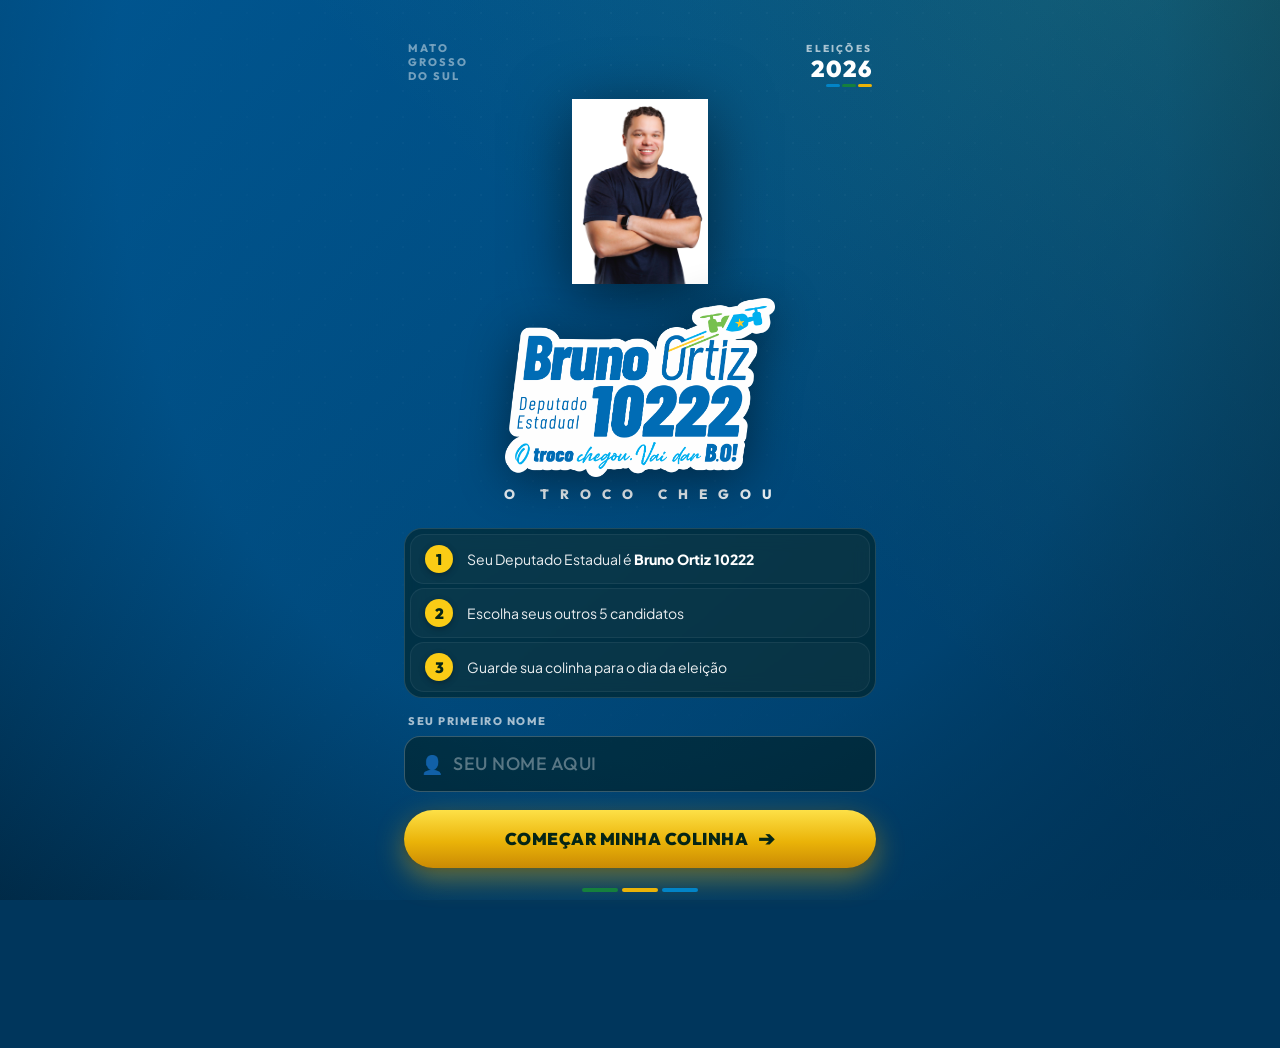
==== public/index.html @ 11e7191c "feat: implementa painel executivo com D1, ranking de dobradinhas, exportacao CSV e identidade visual" ====
<!DOCTYPE html>
<html lang="pt-BR">
<head>
  <meta charset="UTF-8">
  <meta name="viewport" content="width=device-width, initial-scale=1.0, maximum-scale=1.0, user-scalable=no">
  <title>Bruno Ortiz 10222 Deputado Estadual</title>
  <meta name="description" content="Monte sua colinha oficial completa para as Eleições 2026 com Bruno Ortiz 10222 e seus candidatos preferidos. Rápido, seguro e direto para a urna!">
  <meta name="theme-color" content="#005691">
  <meta http-equiv="X-Content-Type-Options" content="nosniff">
  <meta name="referrer" content="strict-origin-when-cross-origin">
  
  <!-- Open Graph / WhatsApp / Facebook Preview -->
  <meta property="og:locale" content="pt_BR">
  <meta property="og:type" content="website">
  <meta property="og:title" content="Bruno Ortiz 10222 Deputado Estadual">
  <meta property="og:description" content="Monte sua colinha oficial completa para levar à urna no dia da eleição com Bruno Ortiz 10222 e seus candidatos. Rápido, fácil e sem erro!">
  <meta property="og:image" content="assets/bruno-ortiz.png">
  <meta property="og:image:type" content="image/png">

  <!-- Twitter Card -->
  <meta name="twitter:card" content="summary_large_image">
  <meta name="twitter:title" content="Bruno Ortiz 10222 Deputado Estadual">
  <meta name="twitter:description" content="Monte sua colinha oficial completa para levar à urna com Bruno Ortiz 10222. O troco chegou!">
  <meta name="twitter:image" content="assets/bruno-ortiz.png">

  <!-- Ícones e Favicon Oficiais 10222 -->
  <link rel="icon" type="image/png" sizes="192x192" href="assets/icon-192.png">
  <link rel="apple-touch-icon" sizes="192x192" href="assets/icon-192.png">
  <link rel="manifest" href="manifest.json">

  <!-- Fontes de Alta Legibilidade e Estilo Brush -->
  <link rel="preconnect" href="https://fonts.googleapis.com">
  <link rel="preconnect" href="https://fonts.gstatic.com" crossorigin>
  <link href="https://fonts.googleapis.com/css2?family=Caveat+Brush&family=Outfit:wght@400;500;600;700;800;900&family=Plus+Jakarta+Sans:wght@500;600;700;800&display=swap" rel="stylesheet">
  
  <link rel="stylesheet" href="styles.css?v=51">
</head>
<body data-fundo="claro">

  <!-- Topo: Botão Centralizado para Começar de Novo e Stepper de Votação -->
  <header class="app-header" style="display: none;">
    <div class="header-content header-content-clean">
      <button id="btn-limpar" class="btn-reset-central" title="Começar de novo a colinha" aria-label="Começar de novo a colinha">
        <svg width="18" height="18" viewBox="0 0 24 24" fill="none" stroke="currentColor" stroke-width="2.5" stroke-linecap="round" stroke-linejoin="round">
          <path d="M3 12a9 9 0 1 0 9-9 9.75 9.75 0 0 0-6.74 2.74L3 8"/>
          <path d="M3 3v5h5"/>
        </svg>
        <span>COMEÇAR DE NOVO</span>
      </button>
    </div>

    <!-- Stepper Discreto de Conexão -->
    <div class="stepper-funil" id="stepper-funil" aria-label="Progresso da Votação">
      <!-- Gerado dinamicamente: 1 a 6 -->
    </div>
  </header>

  <main class="container-vitrine">
    <!-- TELA DE BOAS-VINDAS TEMÁTICA -->
    <section class="welcome-screen-wrap" id="welcome-section" aria-label="Boas-vindas ao Bruno Ortiz 10222">
      <div class="welcome-screen-container">
        
        <!-- Topo da Tela: Mato Grosso do Sul (Esq) e Eleições 2026 (Dir) -->
        <div class="welcome-ref-topbar">
          <div class="welcome-ref-ms">
            <span class="ms-label-small">MATO<br>GROSSO<br>DO SUL</span>
          </div>
          <div class="welcome-ref-eleicoes">
            <span class="eleicoes-ref-txt">ELEIÇÕES</span>
            <span class="eleicoes-ref-ano">2026</span>
            <div class="welcome-civic-bars">
              <span class="bar-b"></span>
              <span class="bar-g"></span>
              <span class="bar-y"></span>
            </div>
          </div>
        </div>

        <!-- Bloco de Destaque: Avatar Oficial Bruno Ortiz -->
        <div class="welcome-ref-hero">
          <div class="welcome-ref-avatar-box">
            <img src="assets/bruno-ortiz.png" alt="Bruno Ortiz Deputado Estadual" class="welcome-ref-avatar-img">
          </div>
        </div>

        <!-- Logo e Slogan Oficiais do Bruno Ortiz 10222 -->
        <div class="welcome-ref-logo-wrap">
          <img src="assets/bruno-ortiz-logo.png" alt="Bruno Ortiz Deputado Estadual 10222" class="welcome-ref-logo-img">
          <div class="welcome-ref-slogan">O &nbsp; T R O C O &nbsp; C H E G O U</div>
        </div>

        <!-- Caixa dos 3 Passos (Pills Arredondadas Translúcidas) -->
        <div class="welcome-ref-steps-box">
          <div class="welcome-ref-step-item">
            <span class="ref-step-badge">1</span>
            <span class="ref-step-text">Seu Deputado Estadual é <strong>Bruno Ortiz 10222</strong></span>
          </div>
          <div class="welcome-ref-step-item">
            <span class="ref-step-badge">2</span>
            <span class="ref-step-text">Escolha seus outros 5 candidatos</span>
          </div>
          <div class="welcome-ref-step-item">
            <span class="ref-step-badge">3</span>
            <span class="ref-step-text">Guarde sua colinha para o dia da eleição</span>
          </div>
        </div>

        <!-- Campo: Seu Primeiro Nome -->
        <div class="welcome-ref-input-group">
          <label for="input-eleitor-nome" class="welcome-ref-input-label">SEU PRIMEIRO NOME</label>
          <div class="welcome-ref-input-box" id="box-input-nome">
            <span class="ref-input-user-icon">👤</span>
            <input 
              type="text" 
              id="input-eleitor-nome" 
              class="ref-input-field" 
              placeholder="SEU NOME AQUI"
              maxlength="20"
              autocomplete="given-name"
              enterkeyhint="go"
            >
          </div>
          <span class="welcome-input-aviso" id="msg-aviso-nome" style="display:none;">Digite seu primeiro nome para começar.</span>
        </div>

        <!-- Botão Radiante Dourado -->
        <button class="btn-ref-start-gold" id="btn-welcome-start" title="Começar minha colinha">
          <span>COMEÇAR MINHA COLINHA</span>
          <span class="btn-arrow-right">➔</span>
        </button>

        <!-- Faixa Cívica Decorativa no Rodapé -->
        <div class="welcome-ref-bottom-stripes">
          <span class="stripe-g"></span>
          <span class="stripe-y"></span>
          <span class="stripe-b"></span>
        </div>

      </div>
    </section>
    <!-- LAYOUT ADAPTATIVO: No Desktop (Lado a Lado / Split View) | No Mobile (Fluxo Vertical Ergonômico) -->
    <div class="vitrine-split-layout" id="vitrine-split-layout">
      <!-- Coluna da Cédula / Nicho 3D de Papel -->
      <section class="nicho-vitrine-frame" style="display: none;" aria-label="Vitrine de Cédulas Eleitorais">
        <div class="nicho-vitrine-inner" id="nicho-vitrine-container">
          <!-- Cédula Esquerda (Anterior / Inclinada) -->
          <div class="cedula-papel cedula-lateral cedula-esquerda" id="cedula-left"></div>

          <!-- Cédula Central (Ativa / Em Destaque Frontal) -->
          <div class="cedula-papel cedula-central" id="cedula-center"></div>

          <!-- Cédula Direita (Próxima / Inclinada) -->
          <div class="cedula-papel cedula-lateral cedula-direita" id="cedula-right"></div>
        </div>

        <!-- Controles de Toque / Setas Sutis nas Laterais do Nicho -->
        <button class="nicho-nav-arrow arrow-prev" id="btn-vitrine-prev" aria-label="Voltar cargo anterior" title="Voltar cargo">‹</button>
        <button class="nicho-nav-arrow arrow-next" id="btn-vitrine-next" aria-label="Avançar próximo cargo" title="Próximo cargo">›</button>
      </section>
    </div>

    <!-- MODAL / TELA DE SELEÇÃO ISOLADA DE CANDIDATOS (Mobile Full-Screen / Desktop Centralizado) -->
    <div class="modal-selecao-overlay" id="modal-selecao" style="display: none;" role="dialog" aria-modal="true" aria-labelledby="modal-selecao-titulo">
      <div class="modal-selecao-conteudo">
        <!-- 3. CABEÇALHO FIXO -->
        <header class="modal-selecao-header">
          <button class="btn-voltar-selecao" id="btn-fechar-selecao" aria-label="Voltar">
            <span class="btn-voltar-arrow">‹</span>
            <span class="btn-voltar-txt">VOLTAR</span>
          </button>
          <h2 class="modal-selecao-titulo" id="modal-selecao-titulo">ESCOLHER CANDIDATO</h2>
        </header>

        <!-- 4. CAMPO DE PESQUISA FIXO -->
        <div class="modal-selecao-search-wrap">
          <div class="modal-search-box">
            <svg class="modal-search-icon" width="20" height="20" viewBox="0 0 24 24" fill="none" stroke="currentColor" stroke-width="2.5" stroke-linecap="round" stroke-linejoin="round">
              <circle cx="11" cy="11" r="8"/>
              <line x1="21" y1="21" x2="16.65" y2="16.65"/>
            </svg>
            <input 
              type="text" 
              id="modal-input-busca" 
              class="modal-search-input" 
              placeholder="Digite o nome ou número do candidato..." 
              autocomplete="off" 
              inputmode="search"
              aria-label="Digite o nome ou número do candidato">
            <button class="btn-clear-modal-search" id="btn-clear-modal-search" style="display:none;" aria-label="Limpar busca">&times;</button>
          </div>

          <!-- Índice Alfabético Estilo Engrenagem / Dial Cilindro (A-Z) com Fade Lateral -->
          <div class="modal-alfabeto-wheel-container" id="modal-alfabeto-container" style="display: none;">
            <div class="modal-alfabeto-dica">
              <span class="dica-arrow">‹</span>
              <span>ARRASTE PARA VER CANDIDATOS DE A A Z</span>
              <span class="dica-arrow">›</span>
            </div>
            <div class="modal-alfabeto-bar" id="modal-alfabeto-bar" aria-label="Navegar por letra inicial">
              <!-- Gerado dinamicamente com as letras disponíveis -->
            </div>
          </div>
        </div>

        <!-- 5. LISTA DE RESULTADOS COMPACTA E ROLÁVEL -->
        <div class="modal-selecao-lista-wrap" id="modal-candidatos-lista" role="listbox" aria-label="Lista de candidatos">
          <!-- Renderizado dinamicamente pelo app.js -->
        </div>
      </div>
    </div>

    <!-- 3. Seção de Ações Finais: Santinho Pronto e Ações Diretas -->
    <section class="conclusao-section" id="conclusao-section" style="display: none;" aria-label="Ações da Colinha Concluída">
      <div class="conclusao-card">
        <!-- Espelho Real da Colinha Pronta -->
        <div class="colinha-final-preview" id="colinha-final-preview">
          <!-- Renderizado dinamicamente pelo app.js -->
        </div>

        <!-- Grupo de Ações Objetivas (WhatsApp e Salvar Imagem) -->
        <div class="acoes-finais-diretas">
          <button class="btn-acao-primaria btn-acao-whatsapp" id="btn-share" title="Enviar colinha pelo WhatsApp">
            <svg width="26" height="26" viewBox="0 0 24 24" fill="currentColor">
              <path d="M12.04 2C6.58 2 2.13 6.45 2.13 11.91C2.13 13.66 2.59 15.36 3.45 16.86L2.05 22L7.3 20.62C8.75 21.41 10.38 21.83 12.04 21.83C17.5 21.83 21.95 17.38 21.95 11.92C21.95 9.27 20.92 6.78 19.05 4.91C17.18 3.03 14.69 2 12.04 2M12.04 3.67C14.25 3.67 16.31 4.53 17.87 6.09C19.42 7.65 20.28 9.72 20.28 11.92C20.28 16.46 16.58 20.15 12.04 20.15C10.56 20.15 9.11 19.76 7.85 19L7.55 18.83L4.43 19.65L5.26 16.61L5.06 16.29C4.24 15 3.8 13.47 3.8 11.91C3.81 7.37 7.5 3.67 12.04 3.67M9.53 7.34C9.36 7.34 9.09 7.4 8.87 7.65C8.65 7.89 8.02 8.48 8.02 9.68C8.02 10.89 8.9 12.06 9.02 12.22C9.14 12.39 10.76 14.88 13.23 15.95C15.29 16.84 15.7 16.66 16.14 16.62C16.59 16.58 17.57 16.03 17.78 15.46C17.98 14.88 17.98 14.39 17.92 14.29C17.86 14.19 17.7 14.13 17.46 14.01C17.22 13.89 16.02 13.3 15.8 13.22C15.58 13.14 15.42 13.1 15.25 13.34C15.09 13.59 14.62 14.13 14.48 14.3C14.34 14.46 14.2 14.48 13.96 14.36C13.71 14.24 12.94 13.99 12.02 13.17C11.3 12.53 10.82 11.75 10.68 11.5C10.54 11.26 10.66 11.13 10.79 11C10.9 10.9 11.03 10.72 11.16 10.57C11.28 10.42 11.32 10.32 11.4 10.15C11.48 9.99 11.44 9.84 11.38 9.73C11.32 9.61 10.86 8.48 10.66 8C10.47 7.54 10.28 7.6 10.13 7.59C9.99 7.59 9.82 7.58 9.66 7.58L9.53 7.34Z"/>
            </svg>
            <span>Compartilhar no WhatsApp</span>
          </button>

          <button class="btn-acao-secundaria btn-acao-salvar-larga" id="btn-download" title="Salvar colinha no celular">
            <svg width="22" height="22" viewBox="0 0 24 24" fill="none" stroke="currentColor" stroke-width="2.2" stroke-linecap="round" stroke-linejoin="round">
              <rect x="3" y="3" width="18" height="18" rx="4" ry="4"/>
              <circle cx="8.5" cy="8.5" r="1.5"/>
              <polyline points="21 15 16 10 5 21"/>
            </svg>
            <span>Salvar Colinha no Celular</span>
          </button>
        </div>

        <div class="acoes-finais-links">
          <button id="btn-rever-animacao" class="btn-acao-secundaria btn-acao-rever" title="Ver a colinha saindo da urna novamente">
            <span style="font-size: 16px;">🗳️</span>
            <span>Ver Saindo da Urna</span>
          </button>
          <button id="btn-editar-votos" class="btn-acao-secundaria btn-acao-editar" title="Mudar algum candidato escolhido">
            <svg width="20" height="20" viewBox="0 0 24 24" fill="none" stroke="currentColor" stroke-width="2.3" stroke-linecap="round" stroke-linejoin="round">
              <path d="M12 20h9"/>
              <path d="M16.5 3.5a2.121 2.121 0 0 1 3 3L7 19l-4 1 1-4L16.5 3.5z"/>
            </svg>
            <span>Mudar Meus Votos</span>
          </button>
          <button id="btn-reiniciar-final" class="btn-acao-recomecar" title="Apagar e começar de novo com outro nome">
            <svg width="20" height="20" viewBox="0 0 24 24" fill="none" stroke="currentColor" stroke-width="2.5" stroke-linecap="round" stroke-linejoin="round">
              <path d="M3 12a9 9 0 1 0 9-9 9.75 9.75 0 0 0-6.74 2.74L3 8"/>
              <path d="M3 3v5h5"/>
            </svg>
            <span>RECOMEÇAR</span>
          </button>
        </div>
      </div>
    </section>

    <!-- Canvas Oculto para Renderização Ultra-HD e Exportação Compacta 6,5x9,5cm @ 300 DPI -->
    <canvas id="canvas-export" style="display:none;" width="768" height="1122"></canvas>
  </main>

  <!-- Modal da Animação: Colinha Saindo da Urna (Modelo Final Idêntico) -->
  <div class="print-modal-overlay" id="print-modal-overlay" style="display: none;" role="dialog" aria-modal="true">
    <div class="print-modal-content">
      <!-- Urna Dispensadora no Topo com acabamento realista de Urna Eletrônica Oficial -->
      <div class="urna-dispenser-box">
        <div class="urna-topo-corpo">
          <div class="urna-topo-header">
            <span class="urna-topo-icon">🗳️</span>
            <div class="urna-topo-titulos">
              <span class="urna-topo-tse">JUSTIÇA ELEITORAL</span>
              <span class="urna-topo-sub">COMPROVANTE / COLINHA DE VOTAÇÃO</span>
            </div>
          </div>
          <div class="urna-slot-guia">
            <div class="urna-slot-cut"></div>
          </div>
        </div>
      </div>

      <!-- Viewport da Colinha Oficial Idêntica Deslizando da Urna -->
      <div class="paper-slip-viewport paper-card-viewport">
        <div class="paper-slip-roll paper-card-roll" id="paper-slip-roll">
          <!-- Injetado dinamicamente com o EXATO modelo final de colinha gerado -->
        </div>
      </div>

      <div class="print-status-text" id="print-status-text">
        <span class="print-spinner"></span> Sua colinha está saindo da urna...
      </div>
    </div>
  </div>



  <!-- Modal Informativo: Guia Rápido do Eleitor -->
  <div class="guia-modal-overlay" id="guia-modal-overlay" style="display:none;" role="dialog" aria-modal="true">
    <div class="guia-modal-card">
      <div class="guia-modal-header">
        <h2 class="guia-modal-title">📖 Guia do Eleitor 2026</h2>
        <button class="btn-close-guia" id="btn-close-guia" aria-label="Fechar Guia">&times;</button>
      </div>
      <div class="guia-modal-body">
        <div class="guia-topic-box">
          <span class="guia-topic-icon">📄</span>
          <div>
            <strong>A colinha de papel é permitida e recomendada!</strong>
            <p>O TSE incentiva você a levar anotado em papel o número de todos os seus candidatos para votar com rapidez.</p>
          </div>
        </div>
        <div class="guia-topic-box">
          <span class="guia-topic-icon">🚫</span>
          <div>
            <strong>Celular proibido dentro da cabine</strong>
            <p>Deixe o aparelho com o mesário antes de ir até a urna. Por isso sua colinha impressa ou em papel é fundamental!</p>
          </div>
        </div>
        <div class="guia-topic-box">
          <span class="guia-topic-icon">🪪</span>
          <div>
            <strong>Documentos para votar</strong>
            <p>Basta um documento com foto (e-Título com foto, CNH, RG, Carteira de Trabalho ou Passaporte).</p>
          </div>
        </div>
        <div class="guia-topic-box">
          <span class="guia-topic-icon">🕒</span>
          <div>
            <strong>Horário de Votação</strong>
            <p>Das 08h00 às 17h00 (horário de Brasília) em todo o território nacional.</p>
          </div>
        </div>
      </div>
    </div>
  </div>

  <!-- Toast Notificação Acessível -->
  <div class="toast" id="toast" role="status" aria-live="polite" style="display: none;"></div>

  <script src="app.js?v=51"></script>
</body>
</html>
---- public/styles.css ----
/* ==========================================================================
   MINHA COLINHA 2026 — DESIGN SYSTEM PAPEL REAL (ACESSIBILIDADE & LEVEZA)
   ========================================================================== */

:root {
  /* Identidade Visual Bruno Ortiz 10222 */
  --bg-main: #004575;
  --bg-surface: #ffffff;
  --bg-card: #ffffff;
  --bg-card-hover: #f8fafc;
  --border: rgba(255, 255, 255, 0.15);
  --border-focus: #0088e0;
  
  /* Azul & Verde Bruno Ortiz */
  --blue-primary: #006cb5;
  --blue-dark: #004d82;
  --blue-light: #0088e0;
  --green-primary: #15803d;
  --green-accent: #76c04e;
  --green-dark: #072312;
  --green-soft-tint: #14532d;

  /* Amarelo Pastel / Urna */
  --yellow-pastel: #fef08a;
  --yellow-warm: #ffcc29;
  --yellow-soft: #fef9c3;
  --yellow-tag-bg: #fef9c3;
  --yellow-tag-text: #854d0e;

  /* Tipografia */
  --text-main: #19261f;
  --text-dim: #334155;
  --text-muted: #64748b;
  
  /* Fontes de Alta Legibilidade */
  --font-display: 'Outfit', -apple-system, BlinkMacSystemFont, sans-serif;
  --font-body: 'Plus Jakarta Sans', -apple-system, BlinkMacSystemFont, sans-serif;
  
  --radius-lg: 16px;
  --radius-md: 12px;
  --radius-sm: 8px;
}

* {
  box-sizing: border-box;
  margin: 0;
  padding: 0;
  -webkit-tap-highlight-color: transparent;
}

body {
  background-color: #00365c;
  background-image: 
    /* Feixe de luz diagonal suave azul */
    linear-gradient(135deg, rgba(0, 108, 181, 0.35) 0%, transparent 48%, rgba(0, 54, 92, 0.85) 100%),
    /* Feixe secundário diagonal verde e dourado */
    linear-gradient(225deg, rgba(118, 192, 78, 0.18) 0%, transparent 45%),
    /* Iluminação radial de destaque no topo/centro */
    radial-gradient(ellipse at 50% 12%, rgba(0, 136, 224, 0.28) 0%, rgba(0, 77, 130, 0.88) 58%, #002742 100%),
    /* Microtextura sutil */
    radial-gradient(rgba(255, 255, 255, 0.05) 1px, transparent 1px);
  background-size: 100% 100%, 100% 100%, 100% 100%, 26px 26px;
  background-attachment: fixed;
  color: #ffffff;
  font-family: var(--font-body);
  font-size: 16px;
  line-height: 1.4;
  min-height: 100vh;
  padding: 14px 14px 74px;
  -webkit-font-smoothing: antialiased;
}

/* Header Centralizado Discreto */
.app-header {
  max-width: 540px;
  margin: 0 auto 10px;
  background: transparent;
  border: none;
  padding: 4px 10px;
  box-shadow: none;
  transition: all 0.3s ease;
}

.header-content {
  position: relative;
  display: flex;
  flex-direction: column;
  align-items: center;
  justify-content: center;
}

.header-content-clean {
  display: flex;
  justify-content: center;
  align-items: center;
  width: 100%;
  padding: 4px 0;
}

.btn-reset-central {
  display: inline-flex;
  align-items: center;
  justify-content: center;
  gap: 8px;
  background: #ffffff;
  border: 2px solid #ffcc29;
  color: #004d82;
  font-family: var(--font-display);
  font-size: 13.5px;
  font-weight: 900;
  letter-spacing: 0.8px;
  padding: 9px 22px;
  border-radius: 24px;
  cursor: pointer;
  box-shadow: 0 4px 14px rgba(0, 0, 0, 0.25), 0 0 12px rgba(255, 204, 41, 0.35);
  transition: all 0.22s cubic-bezier(0.16, 1, 0.3, 1);
}

.btn-reset-central svg {
  color: #d97706;
}

.btn-reset-central:hover {
  background: #fef08a;
  border-color: #f59e0b;
  color: #00365c;
  transform: translateY(-2px) scale(1.03);
  box-shadow: 0 6px 20px rgba(0, 0, 0, 0.32), 0 0 16px rgba(255, 204, 41, 0.6);
}

.btn-reset-central:active {
  transform: translateY(1px) scale(0.98);
}

.btn-rever-link {
  background: rgba(34, 197, 94, 0.15);
  border: 1.5px solid rgba(74, 222, 128, 0.4);
  color: #4ade80;
  font-family: var(--font-display);
  font-size: 14.5px;
  font-weight: 800;
  padding: 8px 18px;
  border-radius: 20px;
  cursor: pointer;
  transition: all 0.2s ease;
  display: inline-flex;
  align-items: center;
  gap: 6px;
}

.btn-rever-link:hover {
  background: rgba(34, 197, 94, 0.28);
  border-color: #22c55e;
  transform: translateY(-1px);
}

.brand-sub {
  font-family: var(--font-display);
  font-size: 11.5px;
  font-weight: 900;
  color: #facc15;
  letter-spacing: 1.2px;
  text-transform: uppercase;
  background: rgba(234, 179, 8, 0.15);
  padding: 3px 12px;
  border-radius: 20px;
  border: 1px solid rgba(250, 204, 21, 0.35);
}

.header-actions {
  position: absolute;
  top: 0;
  right: 0;
  display: flex;
  align-items: center;
  gap: 8px;
}

.btn-header-icon {
  width: 42px;
  height: 42px;
  border-radius: 50%;
  background: rgba(255, 255, 255, 0.08);
  border: 1.5px solid rgba(255, 255, 255, 0.18);
  color: #e2e8f0;
  display: flex;
  align-items: center;
  justify-content: center;
  cursor: pointer;
  box-shadow: 0 2px 8px rgba(0, 0, 0, 0.25);
  transition: all 0.2s ease;
  backdrop-filter: blur(6px);
}

.btn-header-icon:hover {
  background: rgba(34, 197, 94, 0.22);
  border-color: #22c55e;
  color: #4ade80;
  transform: scale(1.06);
}

.btn-reset-icon:hover {
  background: rgba(239, 68, 68, 0.22);
  border-color: #ef4444;
  color: #fca5a5;
  transform: rotate(-35deg) scale(1.08);
}

.btn-header-icon:hover {
  background: #ecfdf5;
  border-color: #10b981;
  color: #14532d;
  transform: scale(1.06);
}

.btn-reset-icon:hover {
  background: #fef2f2;
  border-color: #fca5a5;
  color: #dc2626;
  transform: rotate(-35deg) scale(1.08);
  box-shadow: 0 4px 12px rgba(220, 38, 38, 0.15);
}

.btn-header-icon:active {
  transform: scale(0.92);
}

@media (max-width: 480px) {
  .header-actions {
    top: -4px;
    right: -4px;
  }
  .btn-header-icon {
    width: 38px;
    height: 38px;
  }
}

/* ==========================================================================
   TELA DE BOAS-VINDAS TEMÁTICA (ONBOARDING)
   Mesmo design system de papel artesanal texturizado e elementos cívicos
   ========================================================================== */
/* ==========================================================================
   TELA DE BOAS-VINDAS TEMÁTICA (REDESIGN FIEL À REFERÊNCIA IMAGEM 1)
   ========================================================================== */
.welcome-screen-wrap {
  width: 100%;
  max-width: 480px;
  margin: 0 auto 30px;
  animation: fadeInSmooth 0.3s cubic-bezier(0.16, 1, 0.3, 1);
}

.welcome-screen-container {
  display: flex;
  flex-direction: column;
  align-items: center;
  text-align: center;
  padding: 10px 4px;
}

/* Topo: MS à esquerda + Eleições 2026 à direita */
.welcome-ref-topbar {
  width: 100%;
  display: flex;
  justify-content: space-between;
  align-items: flex-start;
  padding: 0 4px;
  margin-bottom: 6px;
}

.welcome-ref-ms {
  text-align: left;
}

.ms-label-small {
  font-family: var(--font-display);
  font-size: 11px;
  font-weight: 800;
  color: rgba(255, 255, 255, 0.45);
  letter-spacing: 2px;
  line-height: 1.25;
  display: block;
}

.welcome-ref-eleicoes {
  text-align: right;
  display: flex;
  flex-direction: column;
  align-items: flex-end;
}

.eleicoes-ref-txt {
  font-family: var(--font-display);
  font-size: 10px;
  font-weight: 800;
  color: rgba(255, 255, 255, 0.65);
  letter-spacing: 2.2px;
  display: block;
}

.eleicoes-ref-ano {
  font-family: var(--font-display);
  font-size: 23px;
  font-weight: 900;
  color: #ffffff;
  letter-spacing: 1px;
  line-height: 1;
  display: block;
  margin-top: 1px;
}

.eleicoes-ref-bars,
.welcome-civic-bars {
  display: flex;
  gap: 2px;
  margin-top: 4px;
}

.eleicoes-ref-bars span,
.welcome-civic-bars span {
  height: 3px;
  border-radius: 2px;
}

.eleicoes-ref-bars .bar-g,
.welcome-civic-bars .bar-g { width: 14px; background: #15803d; }
.eleicoes-ref-bars .bar-y,
.welcome-civic-bars .bar-y { width: 14px; background: #eab308; }
.eleicoes-ref-bars .bar-b,
.welcome-civic-bars .bar-b { width: 14px; background: #0284c7; }

/* Hero Avatar Central com Anel Dourado e Badge 4333 */
.welcome-ref-hero {
  display: flex;
  justify-content: center;
  margin: 6px 0 10px;
}

.welcome-ref-avatar-box {
  width: 185px;
  height: 185px;
  filter: drop-shadow(0 14px 32px rgba(0, 0, 0, 0.55));
  animation: floatMascot 3.2s ease-in-out infinite alternate;
}

.welcome-ref-avatar-img {
  width: 100%;
  height: 100%;
  object-fit: contain;
  display: block;
}

/* Logomarca Oficial e Números do Candidato */
.welcome-ref-logo-wrap {
  display: flex;
  flex-direction: column;
  align-items: center;
  margin: 4px 0 10px;
  width: 100%;
}

.welcome-ref-logo-img {
  width: 100%;
  max-width: 270px;
  height: auto;
  object-fit: contain;
  display: block;
  filter: drop-shadow(0 8px 24px rgba(0, 0, 0, 0.45));
}

.welcome-ref-titles {
  display: flex;
  flex-direction: column;
  align-items: center;
  margin-bottom: 12px;
}

.welcome-ref-cargo {
  font-family: var(--font-display);
  font-size: 12.5px;
  font-weight: 800;
  color: #facc15;
  letter-spacing: 3px;
  text-transform: uppercase;
  margin-bottom: 2px;
}

.welcome-ref-name {
  display: flex;
  flex-direction: column;
  align-items: center;
  margin: 0;
  line-height: 0.92;
  font-family: var(--font-display);
  font-weight: 900;
}

.name-part-white {
  font-size: 42px;
  color: #ffffff;
  letter-spacing: 1.5px;
  text-shadow: 0 2px 10px rgba(0, 0, 0, 0.5);
}

.name-part-green {
  font-size: 58px;
  background: linear-gradient(180deg, #86efac 0%, #22c55e 100%);
  -webkit-background-clip: text;
  -webkit-text-fill-color: transparent;
  letter-spacing: 2.5px;
  filter: drop-shadow(0 4px 14px rgba(34, 197, 94, 0.35));
}

.welcome-ref-slogan {
  font-family: var(--font-display);
  font-size: 13.5px;
  font-weight: 800;
  color: rgba(255, 255, 255, 0.9);
  letter-spacing: 4px;
  margin-top: 8px;
  text-transform: uppercase;
}

/* Card dos 3 Passos */
.welcome-ref-steps-box {
  width: 100%;
  background: rgba(0, 24, 12, 0.48);
  border: 1.5px solid rgba(255, 255, 255, 0.13);
  border-radius: 18px;
  padding: 5px;
  margin: 14px 0 16px;
  backdrop-filter: blur(10px);
  -webkit-backdrop-filter: blur(10px);
  display: flex;
  flex-direction: column;
  gap: 4px;
}

.welcome-ref-step-item {
  display: flex;
  align-items: center;
  gap: 14px;
  padding: 10px 14px;
  border-radius: 14px;
  background: rgba(255, 255, 255, 0.03);
  border: 1px solid rgba(255, 255, 255, 0.06);
  transition: all 0.2s ease;
}

.welcome-ref-step-item:hover {
  background: rgba(255, 255, 255, 0.07);
  border-color: rgba(250, 204, 21, 0.3);
}

.ref-step-badge {
  width: 28px;
  height: 28px;
  border-radius: 50%;
  background: #facc15;
  color: #052516;
  font-family: var(--font-display);
  font-size: 15px;
  font-weight: 900;
  display: flex;
  align-items: center;
  justify-content: center;
  flex-shrink: 0;
  box-shadow: 0 2px 6px rgba(0, 0, 0, 0.3);
}

.ref-step-text {
  font-size: 14px;
  color: rgba(255, 255, 255, 0.92);
  text-align: left;
  line-height: 1.35;
}

.ref-step-text strong {
  color: #ffffff;
  font-weight: 900;
}

/* Campo: Seu Primeiro Nome */
.welcome-ref-input-group {
  width: 100%;
  margin-bottom: 18px;
  text-align: left;
}

.welcome-ref-input-label {
  display: block;
  font-family: var(--font-display);
  font-size: 11px;
  font-weight: 800;
  color: rgba(255, 255, 255, 0.65);
  letter-spacing: 1.5px;
  text-transform: uppercase;
  margin-bottom: 6px;
  padding-left: 4px;
}

.welcome-ref-input-box {
  width: 100%;
  height: 56px;
  background: rgba(0, 20, 10, 0.45);
  border: 1.5px solid rgba(255, 255, 255, 0.22);
  border-radius: 16px;
  display: flex;
  align-items: center;
  padding: 0 16px;
  gap: 10px;
  transition: all 0.2s ease;
}

.welcome-ref-input-box:focus-within {
  border-color: #facc15;
  box-shadow: 0 0 18px rgba(250, 204, 21, 0.35);
}

.welcome-ref-input-box.shake-input {
  animation: shakeInput 0.4s ease;
  border-color: #f87171 !important;
  box-shadow: 0 0 14px rgba(248, 113, 113, 0.4) !important;
}

.ref-input-user-icon {
  font-size: 18px;
  opacity: 0.7;
  color: #ffffff;
  user-select: none;
}

.ref-input-field {
  flex: 1;
  height: 100%;
  background: transparent;
  border: none;
  outline: none;
  font-family: var(--font-display);
  font-size: 18px;
  font-weight: 800;
  color: #ffffff;
  text-transform: uppercase;
  letter-spacing: 0.5px;
}

.ref-input-field::placeholder {
  color: rgba(255, 255, 255, 0.35);
  font-weight: 500;
  text-transform: uppercase;
}

.welcome-input-aviso {
  display: block;
  margin-top: 6px;
  font-size: 12.5px;
  font-weight: 700;
  color: #fef08a;
  background: rgba(234, 179, 8, 0.16);
  border: 1px solid rgba(250, 204, 21, 0.35);
  padding: 5px 10px;
  border-radius: 8px;
  text-align: center;
  animation: fadeIn 0.2s;
}

/* Botão Radiante Dourado (Idêntico à Referência 1) */
.btn-ref-start-gold {
  width: 100%;
  height: 58px;
  border-radius: 29px;
  border: none;
  background: linear-gradient(180deg, #fde047 0%, #eab308 55%, #ca8a04 100%);
  color: #052516;
  font-family: var(--font-display);
  font-size: 17px;
  font-weight: 900;
  letter-spacing: 0.5px;
  display: flex;
  align-items: center;
  justify-content: center;
  gap: 10px;
  cursor: pointer;
  box-shadow: 0 10px 28px rgba(234, 179, 8, 0.45), 0 2px 6px rgba(0, 0, 0, 0.3);
  transition: all 0.2s cubic-bezier(0.16, 1, 0.3, 1);
}

.btn-ref-start-gold:hover {
  transform: translateY(-2px);
  box-shadow: 0 12px 34px rgba(234, 179, 8, 0.6);
  filter: brightness(1.06);
}

.btn-ref-start-gold:active {
  transform: translateY(0);
}

.btn-ref-start-gold .btn-arrow-right {
  font-size: 20px;
  transition: transform 0.2s ease;
}

.btn-ref-start-gold:hover .btn-arrow-right {
  transform: translateX(4px);
}

/* Faixa Cívica Decorativa no Rodapé */
.welcome-ref-bottom-stripes {
  display: flex;
  justify-content: center;
  gap: 4px;
  margin-top: 20px;
}

.welcome-ref-bottom-stripes span {
  height: 4px;
  border-radius: 2px;
}

.welcome-ref-bottom-stripes .stripe-g { width: 36px; background: #15803d; }
.welcome-ref-bottom-stripes .stripe-y { width: 36px; background: #eab308; }
.welcome-ref-bottom-stripes .stripe-b { width: 36px; background: #0284c7; }

/* Stepper de 6 Etapas Conectadas (Funil do Álbum) */
.stepper-funil {
  display: flex;
  align-items: center;
  justify-content: center;
  gap: 8px;
  max-width: 480px;
  margin: 12px auto 0;
  padding: 0 10px;
}

.step-node-item {
  display: flex;
  align-items: center;
  gap: 8px;
  flex: 1;
}

.step-circle {
  width: 40px;
  height: 40px;
  border-radius: 50%;
  background: rgba(255, 255, 255, 0.12);
  border: 2px solid rgba(255, 255, 255, 0.28);
  color: #f1f5f9;
  font-family: var(--font-display);
  font-size: 15px;
  font-weight: 900;
  display: flex;
  align-items: center;
  justify-content: center;
  cursor: pointer;
  transition: all 0.25s cubic-bezier(0.16, 1, 0.3, 1);
  flex-shrink: 0;
  backdrop-filter: blur(8px);
}

.step-circle:hover {
  transform: scale(1.1);
  border-color: #38bdf8;
  color: #38bdf8;
  background: rgba(0, 108, 181, 0.25);
}

.step-circle.ativo {
  background: #006cb5;
  border-color: #facc15;
  color: #ffffff;
  box-shadow: 0 0 18px rgba(0, 108, 181, 0.7), 0 0 8px rgba(250, 204, 21, 0.5);
  transform: scale(1.18);
}

.step-circle.concluido {
  background: #004d82;
  border-color: #38bdf8;
  color: #ffffff;
  box-shadow: 0 2px 8px rgba(0, 0, 0, 0.25);
}

.step-circle.fixado-bloqueado {
  background: #006cb5;
  border-color: #facc15;
  color: #facc15;
  box-shadow: 0 0 12px rgba(250, 204, 21, 0.45);
}

.step-connector-line {
  flex: 1;
  height: 3px;
  background: rgba(255, 255, 255, 0.18);
  border-radius: 2px;
  transition: background 0.3s ease;
}

.step-connector-line.preenchida {
  background: #38bdf8;
  box-shadow: 0 0 8px rgba(56, 189, 248, 0.55);
}

/* ==========================================================================
   VITRINE 3D DE PAPEL REAL & CENTRAL DE BUSCA (LAYOUT ADAPTATIVO)
   - Desktop: Lado a Lado (Split View 2 colunas: Cédula Fixa + Busca Ampla)
   - Mobile: Vertical Ergonômico (Busca acima da gaveta ao alcance do polegar)
   ========================================================================== */
.container-vitrine {
  width: 100%;
  max-width: 1080px;
  margin: 0 auto;
  display: flex;
  flex-direction: column;
  gap: 16px;
}

.vitrine-split-layout {
  display: flex;
  flex-direction: column;
  align-items: center;
  gap: 14px;
  width: 100%;
}

@media (min-width: 860px) {
  .vitrine-split-layout {
    display: flex;
    justify-content: center;
    max-width: 580px;
    margin: 0 auto;
  }
}

/* 1. O Nicho Tridimensional com a Cédula em Primeiro Plano */
.nicho-vitrine-frame {
  position: relative;
  width: 100%;
  background: rgba(0, 45, 76, 0.82);
  backdrop-filter: blur(12px);
  -webkit-backdrop-filter: blur(12px);
  border: 1.5px solid rgba(0, 136, 224, 0.35);
  border-radius: 20px;
  box-shadow: 
    inset 0 8px 24px rgba(0, 0, 0, 0.35),
    0 16px 40px rgba(0, 0, 0, 0.45),
    0 0 24px rgba(0, 108, 181, 0.2);
  padding: 16px 10px;
  overflow: hidden;
  perspective: 1200px;
  min-height: calc(100dvh - 170px);
  display: flex;
  flex-direction: column;
  justify-content: center;
}

@media (min-width: 768px) {
  .nicho-vitrine-frame {
    min-height: 520px;
  }
}

.nicho-vitrine-inner {
  position: relative;
  width: 100%;
  height: 480px;
  min-height: 440px;
  display: flex;
  align-items: center;
  justify-content: center;
}

/* Cédulas de Papel com Textura Real */
.cedula-papel {
  position: absolute;
  width: 285px;
  max-width: 86vw;
  background: #fdfbf7;
  background-image: radial-gradient(#ece6d8 0.7px, transparent 0.7px);
  background-size: 12px 12px;
  border: 1.5px solid #d8d2c4;
  border-radius: 10px;
  padding: 16px 16px 14px;
  box-shadow: 0 10px 24px rgba(0, 0, 0, 0.10), 0 2px 5px rgba(0, 0, 0, 0.05);
  display: flex;
  flex-direction: column;
  align-items: center;
  text-align: center;
  transition: all 0.4s cubic-bezier(0.16, 1, 0.3, 1);
  user-select: none;
}

/* Dobra sutil e realista no canto inferior do papel */
.cedula-papel::after {
  content: "";
  position: absolute;
  bottom: 0;
  right: 0;
  width: 24px;
  height: 24px;
  background: linear-gradient(135deg, transparent 50%, #eae4d5 50%, #ded7c6 100%);
  border-top-left-radius: 4px;
  box-shadow: -2px -2px 5px rgba(0, 0, 0, 0.08);
}

/* Cédula Central: BEM MAIOR, MÁXIMA EVIDÊNCIA E DESTAQUE VISUAL */
.cedula-central {
  z-index: 10;
  width: 295px;
  max-width: 88vw;
  transform: translateX(0) translateY(0) scale(1.06);
  box-shadow: 
    0 24px 46px rgba(20, 83, 45, 0.22),
    0 6px 16px rgba(0, 0, 0, 0.10);
  border: 2px solid #b8a992;
  background: #ffffff;
}

/* Animação suave e fluida de transição ao trocar de cargo */
.cedula-central.cedula-animar-troca {
  animation: cedulaSlideAvanco 0.5s cubic-bezier(0.16, 1, 0.3, 1);
}

@keyframes cedulaSlideAvanco {
  0% {
    transform: translateY(8px) scale(0.97);
    opacity: 0.35;
  }
  100% {
    transform: translateY(0) scale(1.06);
    opacity: 1;
  }
}

/* Cédula Esquerda: Transparência Ampliada do Centro para a Borda Externa */
.cedula-esquerda {
  z-index: 5;
  transform: translateX(-155px) translateY(12px) rotate(-6deg) scale(0.85);
  opacity: 0.55;
  filter: brightness(0.95);
  cursor: pointer;
  -webkit-mask-image: linear-gradient(to left, rgba(0,0,0,1) 30%, rgba(0,0,0,0.10) 100%);
  mask-image: linear-gradient(to left, rgba(0,0,0,1) 30%, rgba(0,0,0,0.10) 100%);
}

.cedula-esquerda:hover {
  transform: translateX(-140px) translateY(6px) rotate(-3deg) scale(0.88);
  opacity: 0.85;
}

/* Cédula Direita: Transparência Ampliada do Centro para a Borda Externa */
.cedula-direita {
  z-index: 5;
  transform: translateX(155px) translateY(12px) rotate(6deg) scale(0.85);
  opacity: 0.55;
  filter: brightness(0.95);
  cursor: pointer;
  -webkit-mask-image: linear-gradient(to right, rgba(0,0,0,1) 30%, rgba(0,0,0,0.10) 100%);
  mask-image: linear-gradient(to right, rgba(0,0,0,1) 30%, rgba(0,0,0,0.10) 100%);
}

.cedula-direita:hover {
  transform: translateX(132px) translateY(6px) rotate(4deg) scale(0.88);
  opacity: 0.85;
}

/* Conteúdo da Cédula */
.cedula-cargo-titulo {
  font-family: var(--font-display);
  font-size: 19px;
  font-weight: 900;
  color: #004d82;
  text-transform: uppercase;
  letter-spacing: 0.8px;
  border-bottom: 2px solid #e5dfd2;
  width: 100%;
  padding-bottom: 6px;
  margin-bottom: 8px;
}

.cedula-info-bloco {
  width: 100%;
  text-align: left;
  margin-bottom: 6px;
}

.cedula-sublabel {
  font-size: 10.5px;
  font-weight: 800;
  color: #8c8273;
  text-transform: uppercase;
  display: block;
}

.cedula-cand-nome {
  font-family: var(--font-display);
  font-size: 21px;
  font-weight: 900;
  color: #004d82;
  line-height: 1.18;
  white-space: normal;
  word-break: normal;
  overflow-wrap: break-word;
}

.cedula-area-clicavel.vazio .cedula-cand-nome {
  color: #006cb5;
  font-size: 19px;
}

.cedula-cand-partido {
  font-size: 12px;
  font-weight: 800;
  color: #006cb5;
}

/* Layout Miolo: Foto Grande em Máxima Evidência ao lado do Número */
.cedula-corpo-voto {
  display: flex;
  align-items: center;
  justify-content: space-between;
  width: 100%;
  gap: 12px;
  margin: 6px 0 10px;
}

.cedula-foto-frame {
  width: 76px;
  height: 94px;
  border-radius: 8px;
  overflow: hidden;
  border: 2px solid #93c5fd;
  background: #f0f7ff;
  flex-shrink: 0;
  box-shadow: 0 4px 10px rgba(0, 108, 181, 0.14);
}

.cedula-foto-frame img {
  width: 100%;
  height: 100%;
  object-fit: cover;
  object-position: 50% 15%;
}

.cedula-numero-bloco {
  flex: 1;
  text-align: left;
}

.cedula-numero-label {
  font-size: 10px;
  font-weight: 800;
  color: #8c8273;
  display: block;
  text-transform: uppercase;
}

.cedula-numero-grande {
  font-family: var(--font-display);
  font-size: 38px;
  font-weight: 900;
  color: #004d82;
  line-height: 1;
  letter-spacing: -0.5px;
}

/* Dois Botões Discretos Lado a Lado: Confirmar e Trocar */
.cedula-botoes-dupla {
  display: flex;
  align-items: center;
  justify-content: center;
  gap: 8px;
  width: 100%;
  margin-top: 2px;
}

.btn-cedula-discreto {
  flex: 1;
  height: 34px;
  border-radius: 6px;
  font-family: var(--font-display);
  font-size: 12.5px;
  font-weight: 800;
  cursor: pointer;
  display: inline-flex;
  align-items: center;
  justify-content: center;
  gap: 4px;
  transition: all 0.2s ease;
  border: 1px solid transparent;
}

.btn-cedula-confirmar {
  background: #006cb5;
  color: #ffffff;
  box-shadow: 0 2px 8px rgba(0, 108, 181, 0.28);
}

.btn-cedula-confirmar:hover {
  background: #004d82;
  transform: translateY(-1px);
}

.btn-cedula-trocar {
  background: #faf8f5;
  color: #5c4d37;
  border-color: #d8d2c4;
}

.btn-cedula-trocar:hover {
  background: #f3efe6;
  color: #19261f;
  border-color: #b89f77;
}

/* Setas de Navegação no Nicho */
.nicho-nav-arrow {
  position: absolute;
  top: 50%;
  transform: translateY(-50%);
  width: 36px;
  height: 36px;
  border-radius: 50%;
  background: rgba(255, 255, 255, 0.92);
  border: 1.5px solid #bfdbfe;
  color: #006cb5;
  font-size: 22px;
  font-weight: 900;
  display: flex;
  align-items: center;
  justify-content: center;
  cursor: pointer;
  z-index: 20;
  box-shadow: 0 4px 12px rgba(0, 0, 0, 0.08);
  transition: all 0.2s;
}

.nicho-nav-arrow:hover {
  background: #006cb5;
  color: #ffffff;
  transform: translateY(-50%) scale(1.08);
}

.arrow-prev { left: 6px; }
.arrow-next { right: 6px; }

/* ==========================================================================
   2. CÉDULA CLICÁVEL & BOTÃO DE SELEÇÃO RÁPIDA
   ========================================================================== */
.cedula-area-clicavel {
  cursor: pointer;
  border-radius: 12px;
  padding: 8px 10px;
  margin: 0;
  transition: all 0.2s ease;
  position: relative;
  border: 1.5px dashed transparent;
}

.cedula-area-clicavel.vazio {
  border-color: #006cb5;
  background: rgba(0, 108, 181, 0.04);
}

.cedula-area-clicavel.vazio:hover {
  background: rgba(0, 108, 181, 0.09);
  border-color: #004d82;
}

.cedula-area-clicavel.preenchido {
  border: 1.5px solid transparent;
}

.cedula-area-clicavel.preenchido:hover {
  background: rgba(0, 108, 181, 0.06);
}

.cedula-area-clicavel:active {
  transform: scale(0.99);
}

.cedula-toque-escolher {
  display: inline-flex;
  align-items: center;
  justify-content: center;
  gap: 6px;
  background: #006cb5;
  color: #ffffff;
  box-shadow: 0 3px 10px rgba(0, 108, 181, 0.25);
  font-family: var(--font-display);
  font-size: 12px;
  font-weight: 900;
  letter-spacing: 0.5px;
  padding: 6px 14px;
  border-radius: 20px;
  margin-top: 6px;
  animation: pulseToque 2.2s infinite ease-in-out;
}

@keyframes pulseToque {
  0%, 100% { transform: scale(1); box-shadow: 0 3px 10px rgba(0, 108, 181, 0.25); }
  50% { transform: scale(1.04); box-shadow: 0 5px 14px rgba(0, 108, 181, 0.35); }
}

.cedula-toque-alterar {
  display: inline-flex;
  align-items: center;
  gap: 4px;
  font-size: 10.5px;
  font-weight: 800;
  color: #006cb5;
  text-transform: uppercase;
  margin-top: 4px;
}

/* Cédula Fixa Oficial Bruno Ortiz 10222 */
.cedula-fixada-bruno {
  background: linear-gradient(145deg, #ffffff 0%, #eff6ff 100%) !important;
  border: 2px solid #006cb5 !important;
  box-shadow: 0 8px 24px rgba(0, 108, 181, 0.22) !important;
  cursor: default !important;
}

.cedula-foto-frame-bruno {
  border: 2.5px solid #006cb5 !important;
  box-shadow: 0 4px 12px rgba(0, 108, 181, 0.28) !important;
}

.cedula-status-fixo {
  display: inline-flex;
  align-items: center;
  gap: 4px;
  font-size: 11px;
  font-weight: 900;
  color: #004d82;
  background: #dbeafe;
  border: 1px solid #93c5fd;
  padding: 3px 8px;
  border-radius: 12px;
  text-transform: uppercase;
  margin-top: 5px;
}

/* Bolinha de Stepper Fixada */
.step-circle.fixado-bloqueado {
  background: #006cb5 !important;
  border-color: #ffcc29 !important;
  color: #ffcc29 !important;
  font-size: 14px !important;
  box-shadow: 0 2px 8px rgba(0, 108, 181, 0.35) !important;
}

/* ==========================================================================
   3. MODAL DE SELEÇÃO ISOLADA DE CANDIDATOS
   - Mobile: Full-Screen (100dvh, visual de tela nativa, body scroll lock)
   - Desktop/Tablet (>= 768px): Modal centralizado (~640px, max-height 85vh)
   ========================================================================== */
body.modal-selecao-aberto {
  overflow: hidden !important;
  touch-action: none;
}

.modal-selecao-overlay {
  position: fixed;
  inset: 0;
  z-index: 10000;
  background: rgba(15, 23, 42, 0.65);
  backdrop-filter: blur(4px);
  -webkit-backdrop-filter: blur(4px);
  display: flex;
  align-items: flex-end;
  justify-content: center;
  padding: 0;
  transition: opacity 0.2s ease;
}

.modal-selecao-conteudo {
  width: 100%;
  height: 100%;
  height: 100dvh;
  max-height: 100dvh;
  background: #fdfbf7;
  display: flex;
  flex-direction: column;
  overflow: hidden;
  box-shadow: 0 10px 30px rgba(0, 0, 0, 0.25);
  padding-bottom: env(safe-area-inset-bottom, 0px);
}

@media (min-width: 768px) {
  .modal-selecao-overlay {
    align-items: center;
    padding: 24px;
  }

  .modal-selecao-conteudo {
    width: 100%;
    max-width: 660px;
    height: 82vh;
    max-height: 720px;
    border-radius: 18px;
    border: 1.5px solid #ded7cb;
    box-shadow: 0 20px 45px rgba(0, 0, 0, 0.28);
    animation: modalPopIn 0.22s cubic-bezier(0.16, 1, 0.3, 1);
  }
}

@keyframes modalPopIn {
  from {
    transform: scale(0.96) translateY(8px);
    opacity: 0;
  }
  to {
    transform: scale(1) translateY(0);
    opacity: 1;
  }
}

/* 3.1 CABEÇALHO FIXO DO MODAL */
.modal-selecao-header {
  flex-shrink: 0;
  height: 64px;
  background: #ffffff;
  border-bottom: 1.5px solid #e2e8f0;
  display: flex;
  align-items: center;
  justify-content: space-between;
  padding: 0 18px;
  gap: 12px;
  position: relative;
  z-index: 2;
}

.btn-voltar-selecao {
  background: #f1f5f9;
  border: 1.5px solid #cbd5e1;
  border-radius: 10px;
  height: 42px;
  padding: 0 14px;
  display: inline-flex;
  align-items: center;
  gap: 8px;
  font-family: var(--font-display);
  font-size: 13.5px;
  font-weight: 800;
  color: #0c2c62;
  cursor: pointer;
  transition: all 0.15s ease;
  user-select: none;
}

.btn-voltar-selecao:hover {
  background: #eff6ff;
  border-color: #006cb5;
  color: #006cb5;
}

.btn-voltar-arrow {
  font-size: 20px;
  line-height: 1;
  font-weight: 900;
}

.modal-selecao-titulo {
  font-family: var(--font-display);
  font-size: 17.5px;
  font-weight: 900;
  color: #0c2c62;
  letter-spacing: 0.5px;
  text-transform: uppercase;
  white-space: nowrap;
  overflow: hidden;
  text-overflow: ellipsis;
  text-align: right;
  flex: 1;
}

/* 3.2 CAMPO DE BUSCA FIXO */
.modal-selecao-search-wrap {
  flex-shrink: 0;
  background: #ffffff;
  padding: 12px 18px 14px;
  border-bottom: 1.5px solid #e2e8f0;
  z-index: 2;
}

.modal-search-box {
  position: relative;
  width: 100%;
  display: flex;
  align-items: center;
  background: #f8fafc;
  border: 2px solid #cbd5e1;
  border-radius: 12px;
  transition: all 0.15s ease;
}

.modal-search-box:focus-within {
  background: #ffffff;
  border-color: #006cb5;
  box-shadow: 0 0 0 3px rgba(0, 108, 181, 0.18);
}

.modal-search-icon {
  position: absolute;
  left: 14px;
  color: #64748b;
  pointer-events: none;
}

.modal-search-input {
  width: 100%;
  height: 48px;
  background: transparent;
  border: none;
  font-family: var(--font-body);
  font-size: 16px;
  font-weight: 600;
  color: #0f172a;
  outline: none;
  padding: 0 42px 0 46px;
}

.modal-search-input::placeholder {
  color: #94a3b8;
  font-size: 15px;
  font-weight: 500;
}

.btn-clear-modal-search {
  position: absolute;
  right: 10px;
  width: 28px;
  height: 28px;
  border-radius: 50%;
  border: none;
  background: #e2e8f0;
  color: #475569;
  font-size: 17px;
  font-weight: bold;
  display: flex;
  align-items: center;
  justify-content: center;
  cursor: pointer;
  line-height: 1;
}

.btn-clear-modal-search:hover {
  background: #cbd5e1;
  color: #0f172a;
}

/* 3.2.1 DIAL HÁPTICO / ENGRENAGEM DE ROLAGEM ALFABÉTICA (A-Z) */
.modal-alfabeto-wheel-container {
  position: relative;
  width: 100%;
  padding: 8px 0 6px;
  overflow: hidden;
}

/* Dica textual discreta acima da engrenagem */
.modal-alfabeto-dica {
  display: flex;
  align-items: center;
  justify-content: center;
  gap: 8px;
  font-family: var(--font-display);
  font-size: 11px;
  font-weight: 800;
  color: #64748b;
  letter-spacing: 0.8px;
  text-transform: uppercase;
  margin-bottom: 6px;
  user-select: none;
  opacity: 0.85;
}

.modal-alfabeto-dica .dica-arrow {
  font-size: 14px;
  color: #006cb5;
  animation: pulseArrow 1.6s ease-in-out infinite alternate;
}

@keyframes pulseArrow {
  from { opacity: 0.45; transform: scale(0.9); }
  to { opacity: 1; transform: scale(1.15); }
}

.modal-alfabeto-bar {
  display: flex;
  align-items: center;
  gap: 14px;
  overflow-x: auto;
  scroll-snap-type: x mandatory;
  scroll-behavior: smooth;
  -webkit-overflow-scrolling: touch;
  padding: 8px calc(50% - 24px); /* Centraliza o primeiro e o último item com folga */
  scrollbar-width: none;
  /* Efeito de Fade Lateral / Cilindro 3D aplicado diretamente no trilho rolante */
  -webkit-mask-image: linear-gradient(to right, transparent 0%, rgba(0,0,0,0.85) 16%, #000000 32%, #000000 68%, rgba(0,0,0,0.85) 84%, transparent 100%);
  mask-image: linear-gradient(to right, transparent 0%, rgba(0,0,0,0.85) 16%, #000000 32%, #000000 68%, rgba(0,0,0,0.85) 84%, transparent 100%);
}

.modal-alfabeto-bar::-webkit-scrollbar {
  display: none;
}

.btn-alfabeto-pille {
  scroll-snap-align: center;
  flex: 0 0 44px;
  width: 44px;
  height: 44px;
  border-radius: 50%;
  background: #f1f5f9;
  border: 1.5px solid #cbd5e1;
  color: #64748b;
  font-family: var(--font-display);
  font-size: 15px;
  font-weight: 800;
  display: inline-flex;
  align-items: center;
  justify-content: center;
  cursor: pointer;
  opacity: 0.45;
  transform: scale(0.84);
  transition: transform 0.22s cubic-bezier(0.16, 1, 0.3, 1), 
              opacity 0.22s ease, 
              background-color 0.2s ease, 
              box-shadow 0.2s ease,
              border-color 0.2s ease;
  user-select: none;
}

/* Item "TODOS" em formato oval adaptável */
.btn-alfabeto-pille[data-letra=""] {
  flex: 0 0 68px;
  width: 68px;
  border-radius: 22px;
  font-size: 12px;
  letter-spacing: 0.5px;
}

.btn-alfabeto-pille:hover {
  opacity: 0.8;
  transform: scale(0.96);
  border-color: #006cb5;
  color: #006cb5;
}

.btn-alfabeto-pille:active {
  transform: scale(0.92);
}

/* LETRA EM EVIDÊNCIA ABSOLUTA (NO CENTRO DA ENGRENAGEM) */
.btn-alfabeto-pille.ativo {
  opacity: 1;
  background: #006cb5;
  border: 2.5px solid #ffcc29;
  color: #ffffff;
  box-shadow: 0 0 18px rgba(0, 108, 181, 0.5), 0 4px 12px rgba(0, 0, 0, 0.25);
  transform: scale(1.28);
  z-index: 5;
}

/* 3.3 LISTA DE RESULTADOS GENEROSA E ROLÁVEL */
.modal-selecao-lista-wrap {
  flex: 1;
  overflow-y: auto;
  -webkit-overflow-scrolling: touch;
  padding: 12px 16px 28px;
  display: flex;
  flex-direction: column;
  gap: 10px;
  scrollbar-width: thin;
  scrollbar-color: #cbd5e1 transparent;
}

/* LINHA DE CANDIDATO COM FOTOS GRANDES, NOMES EM EVIDÊNCIA & TOQUE CONFORTÁVEL */
.cand-compact-row {
  width: 100%;
  min-height: 82px;
  background: #ffffff;
  border: 1.8px solid #e2e8f0;
  border-radius: 14px;
  padding: 10px 16px;
  display: flex;
  align-items: center;
  gap: 16px;
  cursor: pointer;
  transition: all 0.18s cubic-bezier(0.16, 1, 0.3, 1);
  user-select: none;
  text-align: left;
  box-shadow: 0 2px 8px rgba(0, 0, 0, 0.04);
  position: relative;
}

.cand-compact-row:hover {
  background: #f8fafc;
  border-color: #15803d;
  box-shadow: 0 6px 18px rgba(21, 128, 61, 0.12);
  transform: translateY(-2px);
}

.cand-compact-row:focus-visible {
  outline: 2px solid #006cb5;
  background: #eff6ff;
}

.cand-compact-row:active {
  background: #dbeafe;
  transform: scale(0.99);
}

/* Estado Ativo/Selecionado */
.cand-compact-row.cand-compact-selected {
  background: #eff6ff;
  border-color: #006cb5;
  box-shadow: 0 4px 16px rgba(0, 108, 181, 0.18);
}

.cand-compact-row.cand-compact-selected::before {
  content: "";
  position: absolute;
  left: 0;
  top: 0;
  bottom: 0;
  width: 5px;
  background: #006cb5;
  border-top-left-radius: 14px;
  border-bottom-left-radius: 14px;
}

/* Feedback Imediato ao Clicar */
.cand-compact-row.cand-compact-confirming {
  background: #dbeafe !important;
  border-color: #006cb5 !important;
  transform: scale(1.02) !important;
  box-shadow: 0 6px 22px rgba(0, 108, 181, 0.3) !important;
  transition: all 0.25s cubic-bezier(0.16, 1, 0.3, 1) !important;
}

.cand-compact-row.cand-compact-confirming .cand-compact-numero {
  background: #006cb5 !important;
  color: #ffffff !important;
  transform: scale(1.08);
  transition: all 0.2s ease;
}

/* FOTOGRAFIA EM MÁXIMA EVIDÊNCIA (AUMENTADA CONFORME PEDIDO) */
.cand-compact-photo {
  width: 64px;
  height: 64px;
  min-width: 64px;
  min-height: 64px;
  border-radius: 12px;
  object-fit: cover;
  object-position: 50% 15%;
  background: #f1f5f9;
  border: 2px solid #cbd5e1;
  flex-shrink: 0;
  box-shadow: 0 3px 8px rgba(0, 0, 0, 0.10);
  transition: transform 0.2s ease;
}

.cand-compact-row:hover .cand-compact-photo {
  transform: scale(1.04);
  border-color: #006cb5;
}

.cand-compact-photo-placeholder {
  width: 64px;
  height: 64px;
  min-width: 64px;
  min-height: 64px;
  border-radius: 12px;
  background: #eff6ff;
  border: 2px solid #93c5fd;
  color: #006cb5;
  font-family: var(--font-display);
  font-size: 28px;
  font-weight: 900;
  display: flex;
  align-items: center;
  justify-content: center;
  flex-shrink: 0;
}

/* BLOCO CENTRAL: NOME E PARTIDO COM MAIOR ESPAÇAMENTO */
.cand-compact-info {
  flex: 1;
  min-width: 0;
  display: flex;
  flex-direction: column;
  justify-content: center;
  gap: 5px;
}

/* 1. NOME (BEM MAIOR, ALTO CONTRASTE E DESTAQUE) */
.cand-compact-nome {
  font-family: var(--font-display);
  font-size: 18.5px;
  font-weight: 900;
  color: #0c2c62;
  line-height: 1.25;
  white-space: normal;
  word-break: normal;
  overflow-wrap: break-word;
  display: flex;
  align-items: center;
  flex-wrap: wrap;
  gap: 6px;
}

.cand-compact-selected-badge {
  font-size: 11.5px;
  color: #004d82;
  font-weight: 900;
  background: #dbeafe;
  border: 1px solid #93c5fd;
  border-radius: 10px;
  padding: 2px 8px;
  line-height: 1;
}

/* 3. PARTIDO/SIGLA (TAG CÍVICA NÍTIDA) */
.cand-compact-partido {
  font-family: var(--font-body);
  font-size: 13px;
  font-weight: 800;
  color: #006cb5;
  background: #f1f5f9;
  padding: 2px 8px;
  border-radius: 6px;
  width: fit-content;
  display: inline-flex;
  align-items: center;
  gap: 4px;
  border: 1px solid #e2e8f0;
}

.cand-compact-partido::before {
  content: "•";
  color: #006cb5;
  font-size: 14px;
}

/* 2. NÚMERO (BEM MAIOR, DESTAQUE VISUAL PARA CONFERÊNCIA RÁPIDA) */
.cand-compact-numero {
  font-family: var(--font-display);
  font-size: 24px;
  font-weight: 900;
  color: #0c2c62;
  background: #fef9c3;
  border: 1.8px solid #fef08a;
  padding: 6px 14px;
  border-radius: 10px;
  letter-spacing: 0.5px;
  flex-shrink: 0;
  box-shadow: 0 2px 6px rgba(0, 0, 0, 0.06);
  min-width: 60px;
  text-align: center;
}

@media (max-width: 480px) {
  .modal-selecao-header {
    height: 58px;
    padding: 0 12px;
  }
  .modal-selecao-lista-wrap {
    padding: 10px 10px 24px;
    gap: 8px;
  }
  .cand-compact-row {
    min-height: 76px;
    padding: 8px 12px;
    gap: 12px;
  }
  .cand-compact-photo,
  .cand-compact-photo-placeholder {
    width: 58px;
    height: 58px;
    min-width: 58px;
    min-height: 58px;
    border-radius: 10px;
  }
  .cand-compact-nome {
    font-size: 16.5px;
  }
  .cand-compact-numero {
    font-size: 21px;
    padding: 4px 10px;
    min-width: 50px;
  }
}

/* ESTADOS VAZIOS E INFORMATIVOS DA BUSCA */
.modal-busca-estado-vazio {
  display: flex;
  flex-direction: column;
  align-items: center;
  justify-content: center;
  gap: 8px;
  padding: 40px 16px;
  color: #8c8273;
  text-align: center;
  font-size: 13.5px;
  font-weight: 600;
}

/* Figurinha com Efeito de Pontinha Solta / Descolada do Painel de Rolha */
.estojo-fig-card {
  background: #ffffff;
  background-image: radial-gradient(#faf7f0 0.7px, transparent 0.7px);
  background-size: 8px 8px;
  border: 1px solid #dcd5c7;
  border-radius: 4px;
  padding: 5px 3px 5px;
  display: flex;
  flex-direction: column;
  align-items: center;
  text-align: center;
  cursor: pointer;
  box-shadow: 0 4px 8px rgba(0, 0, 0, 0.12), 0 1px 3px rgba(0, 0, 0, 0.08);
  position: relative;
  transition: transform 0.2s cubic-bezier(0.16, 1, 0.3, 1), box-shadow 0.2s;
  user-select: none;
}

/* Cantinho Inferior Solto / Curvado de Adesivo de Papel */
.estojo-fig-card::after {
  content: "";
  position: absolute;
  bottom: 0;
  right: 0;
  width: 13px;
  height: 13px;
  background: linear-gradient(135deg, transparent 50%, #dcd6c8 50%, #c4baa7 100%);
  border-top-left-radius: 2.5px;
  box-shadow: -1px -1px 3px rgba(0, 0, 0, 0.15);
  pointer-events: none;
  transition: all 0.2s ease;
}

.estojo-fig-card:hover {
  transform: translateY(-4px) rotate(-1deg) scale(1.08);
  box-shadow: 0 10px 20px rgba(0, 0, 0, 0.24);
  border-color: #14532d;
  background: #ffffff;
  z-index: 5;
}

.estojo-fig-card:hover::after {
  width: 16px;
  height: 16px;
  box-shadow: -2px -2px 4px rgba(0, 0, 0, 0.22);
}

.estojo-fig-card:active {
  transform: scale(0.95);
}

.estojo-fig-ordem {
  position: absolute;
  top: 2px;
  left: 3px;
  font-family: var(--font-display);
  font-size: 8.5px;
  font-weight: 900;
  color: #856a42;
}

/* Foto Padronizada com Proporção Perfeita */
.estojo-fig-photo-box {
  width: 100%;
  height: 52px;
  border-radius: 3px;
  overflow: hidden;
  background: #eeeae0;
  margin: 11px 0 3px;
  display: flex;
  align-items: center;
  justify-content: center;
}

.estojo-fig-photo-box img {
  width: 100%;
  height: 100%;
  object-fit: cover;
  object-position: 50% 15%;
}

.estojo-fig-nome {
  font-family: var(--font-display);
  font-size: 9.5px;
  font-weight: 800;
  color: #19261f;
  line-height: 1.15;
  white-space: nowrap;
  overflow: hidden;
  text-overflow: ellipsis;
  width: 100%;
  padding: 0 1px;
}

.estojo-fig-partido {
  font-size: 8.5px;
  font-weight: 700;
  color: #6b5c43;
  margin-bottom: 2px;
  white-space: nowrap;
  overflow: hidden;
  text-overflow: ellipsis;
  width: 100%;
}

.estojo-fig-numero {
  font-family: var(--font-display);
  font-size: 13px;
  font-weight: 900;
  color: #19261f;
  letter-spacing: -0.3px;
}

.ticket-card.preenchido:hover {
  border-color: var(--green-primary);
}

.ticket-card.vazio {
  border-style: dashed;
  border-color: #d1cabe;
  background: #faf8f4;
}

.ticket-card.vazio:hover {
  border-color: var(--green-accent);
  background: #fdfbf7;
}

/* Cabeçalho do Ticket */
.ticket-top {
  display: flex;
  justify-content: space-between;
  align-items: center;
  margin-bottom: 12px;
}

.ticket-cargo-header {
  display: flex;
  align-items: baseline;
  gap: 8px;
  flex-wrap: wrap;
}

.ticket-ordem-voto {
  font-family: var(--font-display);
  font-size: 13.5px;
  font-weight: 800;
  text-transform: uppercase;
  letter-spacing: 0.8px;
  color: var(--yellow-tag-text);
  background: var(--yellow-tag-bg);
  padding: 3px 10px;
  border-radius: 6px;
  border: 1px solid rgba(234, 179, 8, 0.35);
}

.ticket-sep {
  color: #c4bbae;
  font-size: 14px;
}

.ticket-cargo-nome {
  font-family: var(--font-display);
  font-size: 20px;
  font-weight: 900;
  text-transform: uppercase;
  letter-spacing: 0.6px;
  color: var(--green-dark);
}

.ticket-cargo-vaga {
  font-family: var(--font-display);
  font-size: 13.5px;
  font-weight: 800;
  color: #a16207;
}

/* Conteúdo Preenchido (Números em Caixa Escura de Alto Contraste com Amarelo Pastel) */
.ticket-body-filled {
  display: flex;
  align-items: center;
  gap: 16px;
}

.ticket-number-box {
  flex-shrink: 0;
  background: #0f3d21;
  border: 2px solid #14532d;
  border-radius: var(--radius-md);
  padding: 6px 14px;
  min-width: 90px;
  text-align: center;
  box-shadow: 0 3px 8px rgba(15, 61, 33, 0.25);
}

.ticket-big-number {
  font-family: var(--font-display);
  font-size: 38px;
  font-weight: 900;
  color: #fef08a;
  letter-spacing: 2px;
  line-height: 1.05;
}

.ticket-photo-wrapper {
  width: 58px;
  height: 72px;
  border-radius: var(--radius-sm);
  overflow: hidden;
  border: 1.5px solid var(--border);
  background: #eef2ef;
  flex-shrink: 0;
}

.ticket-photo-wrapper img {
  width: 100%;
  height: 100%;
  object-fit: cover;
  object-position: 50% 15%;
}

.ticket-photo-fallback {
  width: 100%;
  height: 100%;
  display: flex;
  align-items: center;
  justify-content: center;
  font-family: var(--font-display);
  font-size: 20px;
  font-weight: 900;
  color: var(--green-dark);
  background: #ecfdf5;
}

.ticket-info {
  flex: 1;
  min-width: 0;
}

.ticket-urna-name {
  font-family: var(--font-display);
  font-size: 20px;
  font-weight: 800;
  color: var(--text-main);
  white-space: nowrap;
  overflow: hidden;
  text-overflow: ellipsis;
  line-height: 1.2;
}

.ticket-party {
  font-size: 15px;
  font-weight: 700;
  color: var(--green-accent);
  margin-top: 3px;
}

.ticket-action-btns {
  display: flex;
  gap: 8px;
}

.btn-ticket-clear {
  background: #fef2f2;
  border: 1px solid #fecaca;
  color: #ef4444;
  width: 38px;
  height: 38px;
  border-radius: 50%;
  display: flex;
  align-items: center;
  justify-content: center;
  font-size: 18px;
  cursor: pointer;
  flex-shrink: 0;
  transition: all 0.2s;
}

.btn-ticket-clear:hover {
  background: #ef4444;
  color: #ffffff;
  border-color: #dc2626;
}

/* Conteúdo Vazio com Silhueta Neutra */
.ticket-body-empty {
  display: flex;
  align-items: center;
  gap: 16px;
  padding: 6px 0;
}

.ticket-avatar-silhouette {
  width: 54px;
  height: 54px;
  border-radius: 50%;
  background: #eeeae0;
  border: 1.5px solid #ded8cb;
  display: flex;
  align-items: center;
  justify-content: center;
  color: #8c8273;
  flex-shrink: 0;
  transition: all 0.2s ease;
}

.ticket-card.vazio:hover .ticket-avatar-silhouette {
  background: #e6f4ec;
  border-color: #a7d7bc;
  color: var(--green-primary);
  transform: scale(1.05);
}

.ticket-empty-text {
  font-family: var(--font-display);
  font-size: 19px;
  font-weight: 800;
  color: var(--text-main);
}

.ticket-empty-sub {
  font-size: 14.5px;
  color: var(--text-muted);
}

/* Seção de Conclusão migrada para o design atual de alta fidelidade */

/* ==========================================================================
   AÇÕES FINAIS DIRETAS E OBJETIVAS (SEM BOTÕES REPETIDOS)
   ========================================================================== */
.acoes-finais-diretas {
  display: flex;
  flex-direction: column;
  align-items: center;
  gap: 12px;
  width: 100%;
  max-width: 400px;
  margin: 0 auto;
}

.btn-acao-primaria {
  width: 100%;
  height: 52px;
  border-radius: 14px;
  border: none;
  font-family: var(--font-display);
  font-size: 16px;
  font-weight: 900;
  display: flex;
  align-items: center;
  justify-content: center;
  gap: 10px;
  cursor: pointer;
  box-shadow: 0 4px 14px rgba(37, 211, 102, 0.35);
  transition: all 0.2s cubic-bezier(0.16, 1, 0.3, 1);
}

.btn-acao-whatsapp {
  background: #25d366;
  color: #ffffff;
}

.btn-acao-whatsapp:hover {
  background: #20ba5a;
  transform: translateY(-2px);
  box-shadow: 0 6px 18px rgba(37, 211, 102, 0.45);
}

.btn-acao-whatsapp:active {
  transform: translateY(0);
}

.btn-acao-salvar-larga {
  width: 100%;
  height: 48px;
  border-radius: 14px;
  background: #ffffff;
  border: 2px solid #14532d;
  color: #14532d;
  font-family: var(--font-display);
  font-size: 15px;
  font-weight: 800;
  display: flex;
  align-items: center;
  justify-content: center;
  gap: 10px;
  cursor: pointer;
  box-shadow: 0 2px 8px rgba(0, 0, 0, 0.05);
  transition: all 0.2s ease;
}

.btn-acao-salvar-larga:hover {
  background: #f0fdf4;
  border-color: #0f3d21;
  transform: translateY(-2px);
  box-shadow: 0 4px 12px rgba(20, 83, 45, 0.15);
}

.btn-acao-salvar-larga:active {
  transform: translateY(0);
}

.acoes-finais-links {
  display: flex;
  align-items: center;
  justify-content: center;
  gap: 20px;
  margin-top: 16px;
}

.btn-link-discreto {
  background: none;
  border: none;
  font-family: var(--font-display);
  font-size: 13px;
  font-weight: 700;
  color: #64748b;
  cursor: pointer;
  padding: 6px 10px;
  border-radius: 8px;
  transition: all 0.2s;
}

.btn-link-discreto:hover {
  color: #0f172a;
  background: rgba(0, 0, 0, 0.04);
}

.btn-link-danger {
  color: #ef4444;
}

.btn-link-danger:hover {
  color: #dc2626;
  background: #fef2f2;
}

/* Gaveta Deslizante (Bottom Sheet Clara) */
.sheet-overlay {
  position: fixed;
  inset: 0;
  z-index: 1000;
  background: rgba(18, 28, 22, 0.65);
  backdrop-filter: blur(4px);
  display: flex;
  flex-direction: column;
  justify-content: flex-end;
  animation: fadeIn 0.2s ease-out;
}

.sheet-panel {
  background: #ffffff;
  border-top: 1px solid var(--border);
  border-radius: 24px 24px 0 0;
  padding: 14px 24px max(24px, env(safe-area-inset-bottom));
  max-height: 86vh;
  display: flex;
  flex-direction: column;
  animation: slideUp 0.25s cubic-bezier(0.16, 1, 0.3, 1);
  max-width: 680px;
  width: 100%;
  margin: 0 auto;
  box-shadow: 0 -10px 30px rgba(0, 0, 0, 0.18);
}

.sheet-drag-handle {
  width: 44px;
  height: 5px;
  background: #ded7cb;
  border-radius: 3px;
  margin: 0 auto 14px;
}

.sheet-header {
  display: flex;
  justify-content: space-between;
  align-items: flex-start;
  margin-bottom: 14px;
}

.sheet-tag {
  font-size: 13px;
  font-weight: 800;
  color: var(--yellow-tag-text);
  background: var(--yellow-tag-bg);
  padding: 2px 8px;
  border-radius: 4px;
  text-transform: uppercase;
  letter-spacing: 0.6px;
  display: inline-block;
  margin-bottom: 4px;
}

.sheet-title {
  font-family: var(--font-display);
  font-size: 24px;
  font-weight: 900;
  color: var(--green-dark);
  line-height: 1.15;
}

.btn-close-sheet {
  background: #f4f0e6;
  border: 1px solid var(--border);
  color: var(--text-dim);
  font-size: 24px;
  width: 40px;
  height: 40px;
  border-radius: 50%;
  display: flex;
  align-items: center;
  justify-content: center;
  cursor: pointer;
  line-height: 1;
  transition: all 0.2s;
}

.btn-close-sheet:hover {
  color: var(--text-main);
  background: #eae3d5;
}

/* Campo de Busca Grande */
.search-wrapper {
  position: relative;
  margin-bottom: 16px;
}

.search-icon {
  position: absolute;
  left: 16px;
  top: 50%;
  transform: translateY(-50%);
  color: var(--green-primary);
  pointer-events: none;
}

.search-input {
  width: 100%;
  height: 58px;
  background: #faf8f5;
  border: 2px solid var(--border);
  border-radius: var(--radius-md);
  padding: 0 48px 0 52px;
  font-family: var(--font-display);
  font-size: 18px;
  font-weight: 700;
  color: var(--text-main);
  outline: none;
  transition: border-color 0.2s, box-shadow 0.2s;
}

.search-input:focus {
  background: #ffffff;
  border-color: var(--green-primary);
  box-shadow: 0 0 0 4px rgba(20, 83, 45, 0.12);
}

.btn-clear-input {
  position: absolute;
  right: 14px;
  top: 50%;
  transform: translateY(-50%);
  background: none;
  border: none;
  color: var(--text-muted);
  font-size: 24px;
  cursor: pointer;
  padding: 6px;
}

/* ==========================================================================
   GRADE DE FIGURINHAS NA CONSULTA (Até 5 por linha com micro-movimento)
   ========================================================================== */
.candidatos-lista {
  overflow-y: auto;
  display: grid;
  grid-template-columns: repeat(5, 1fr); /* 5 figurinhas por linha em mobile e desktop */
  gap: 8px;
  padding: 6px 2px 24px;
}

@media (max-width: 360px) {
  .candidatos-lista {
    grid-template-columns: repeat(4, 1fr);
    gap: 6px;
  }
}

/* Card Mini-Figurinha Colecionável */
.cand-item-btn {
  background: #ffffff;
  border: 1.5px solid var(--border);
  border-radius: var(--radius-sm);
  padding: 6px 4px 8px;
  display: flex;
  flex-direction: column;
  align-items: center;
  text-align: center;
  cursor: pointer;
  box-shadow: 0 2px 6px rgba(0, 0, 0, 0.05);
  position: relative;
  overflow: hidden;
  transition: transform 0.2s cubic-bezier(0.16, 1, 0.3, 1), box-shadow 0.2s, border-color 0.2s;
  
  /* Efeito de movimento bem leve contínuo (respiração / flutuação) */
  animation: figurinhaFlutuar 3.2s ease-in-out infinite alternate;
}

/* Variação no tempo de flutuação para cada figurinha para efeito orgânico */
.cand-item-btn:nth-child(2n) {
  animation-duration: 3.6s;
  animation-delay: 0.3s;
}
.cand-item-btn:nth-child(3n) {
  animation-duration: 4s;
  animation-delay: 0.6s;
}
.cand-item-btn:nth-child(4n) {
  animation-duration: 3.4s;
  animation-delay: 0.9s;
}

@keyframes figurinhaFlutuar {
  0% {
    transform: translateY(0px) rotate(0deg);
  }
  100% {
    transform: translateY(-3px) rotate(0.4deg);
  }
}

.cand-item-btn:hover, .cand-item-btn:active {
  border-color: var(--green-primary);
  background: #ecfdf5;
  transform: translateY(-5px) scale(1.06) !important;
  box-shadow: 0 8px 18px rgba(20, 83, 45, 0.2);
  z-index: 5;
}

/* Moldura da Foto da Mini-Figurinha */
.cand-item-photo-wrapper {
  width: 100%;
  aspect-ratio: 1 / 1.15;
  border-radius: 4px;
  overflow: hidden;
  background: #ece7db;
  border: 1px solid rgba(0, 0, 0, 0.08);
  display: flex;
  align-items: center;
  justify-content: center;
  margin-bottom: 5px;
}

.cand-item-photo {
  width: 100%;
  height: 100%;
  object-fit: cover;
  object-position: 50% 15%;
}

.cand-item-photo-placeholder {
  font-family: var(--font-display);
  font-size: 13px;
  font-weight: 900;
  color: var(--green-dark);
}

/* Número em Destaque na Mini-Figurinha */
.cand-item-nr {
  font-family: var(--font-display);
  font-size: 13.5px;
  font-weight: 900;
  color: #fef08a;
  background: #0f3d21;
  border-radius: 3px;
  padding: 1px 4px;
  letter-spacing: 0.4px;
  width: 100%;
  text-align: center;
  margin-bottom: 3px;
}

/* Nome Curto de Urna e Sigla */
.cand-item-nome {
  font-family: var(--font-display);
  font-size: 11px;
  font-weight: 800;
  color: var(--text-main);
  line-height: 1.15;
  white-space: nowrap;
  overflow: hidden;
  text-overflow: ellipsis;
  width: 100%;
}

.cand-item-meta {
  font-size: 9.5px;
  font-weight: 700;
  color: var(--green-accent);
  margin-top: 1px;
  white-space: nowrap;
  overflow: hidden;
  text-overflow: ellipsis;
  width: 100%;
}

/* Inserção Manual */
.box-manual-cand {
  background: #faf8f5;
  border: 1.5px solid var(--border);
  border-radius: var(--radius-md);
  padding: 14px;
  margin-bottom: 14px;
}

/* Toast */
.toast {
  position: fixed;
  top: 24px;
  left: 50%;
  transform: translateX(-50%);
  background: #0f3d21;
  border: 1.5px solid #14532d;
  color: #ffffff;
  padding: 12px 24px;
  border-radius: 30px;
  font-family: var(--font-display);
  font-size: 15.5px;
  font-weight: 800;
  box-shadow: 0 8px 24px rgba(0, 0, 0, 0.25);
  z-index: 2000;
  animation: fadeInDown 0.3s ease;
  text-align: center;
  max-width: 90vw;
}

@keyframes fadeIn {
  from { opacity: 0; }
  to { opacity: 1; }
}

@keyframes slideUp {
  from { transform: translateY(100%); }
  to { transform: translateY(0); }
}

@keyframes fadeInDown {
  from { opacity: 0; transform: translate(-50%, -12px); }
  to { opacity: 1; transform: translate(-50%, 0); }
}

@keyframes fadeInSmooth {
  from { opacity: 0; transform: translateY(-8px); }
  to { opacity: 1; transform: translateY(0); }
}

/* ==========================================================================
   ESPELHO REAL DA COLINHA PRONTA COM FOTOS (ACIMA DOS BOTÕES DE AÇÃO)
   REBUSCADA EM PAPEL TEXTURADO REAL, COM ASPECTO DE FIGURINHAS COLECIONÁVEIS
   ========================================================================== */
.colinha-final-preview {
  display: flex;
  flex-direction: column;
  gap: 16px;
  width: 100%;
  margin: 18px 0 28px;
  /* Textura realista de papel encorpado / cartolina kraft cívica */
  background: #f5efe3;
  background-image: 
    radial-gradient(#ded2be 1.2px, transparent 1.2px),
    radial-gradient(#eae0ce 0.8px, transparent 0.8px);
  background-size: 16px 16px, 8px 8px;
  background-position: 0 0, 4px 4px;
  border: 2.5px solid #cbbfab;
  border-radius: 20px;
  padding: 22px 16px;
  box-shadow: 
    inset 0 3px 12px rgba(0, 0, 0, 0.06),
    inset 0 -2px 6px rgba(0, 0, 0, 0.04),
    0 16px 36px rgba(44, 38, 25, 0.12);
  position: relative;
}

/* Efeito de Figurinha Adesiva Colada na Folha com Relevo e Sombra */
.final-row-item {
  display: flex;
  align-items: center;
  background: #ffffff;
  background-image: radial-gradient(#faf7f0 0.9px, transparent 0.9px);
  background-size: 12px 12px;
  border: 2px solid #ded7cb;
  border-radius: 12px;
  padding: 14px 16px;
  gap: 16px;
  box-shadow: 
    0 6px 16px rgba(44, 38, 25, 0.09),
    0 1px 4px rgba(0, 0, 0, 0.05);
  position: relative;
  transition: transform 0.2s ease, box-shadow 0.2s ease;
}

.final-row-item:hover {
  transform: translateY(-2px);
  box-shadow: 0 10px 24px rgba(44, 38, 25, 0.14);
}

/* Moldura e Dobra Sutil de Figurinha no Canto */
.final-row-item::after {
  content: "";
  position: absolute;
  top: 0;
  right: 0;
  width: 20px;
  height: 20px;
  background: linear-gradient(225deg, #ded6c4 50%, #faf8f5 50%);
  border-bottom-left-radius: 4px;
  box-shadow: -1.5px 1.5px 3px rgba(0, 0, 0, 0.08);
}

.final-row-badge {
  font-family: var(--font-display);
  font-size: 12px;
  font-weight: 900;
  color: #854d0e;
  background: #fef9c3;
  border: 1px solid #fde047;
  padding: 4px 10px;
  border-radius: 6px;
  white-space: nowrap;
  letter-spacing: 0.6px;
  box-shadow: 0 1px 3px rgba(133, 77, 14, 0.15);
}

/* Foto do Candidato Bem Maior no Formato Figurinha Oficial */
.final-row-photo {
  width: 78px;
  height: 96px;
  border-radius: 8px;
  object-fit: cover;
  object-position: 50% 15%;
  border: 2px solid #cbbfab;
  background: #eeeae0;
  flex-shrink: 0;
  box-shadow: 0 4px 10px rgba(0, 0, 0, 0.14);
}

.final-row-info {
  flex: 1;
  min-width: 0;
  text-align: left;
}

.final-row-cargo {
  font-family: var(--font-display);
  font-size: 12px;
  font-weight: 900;
  color: var(--text-muted);
  text-transform: uppercase;
  letter-spacing: 0.8px;
  display: block;
  margin-bottom: 3px;
}

/* Nome de Urna Maior e em Destaque Absoluto */
.final-row-nome {
  font-family: var(--font-display);
  font-size: 21px;
  font-weight: 900;
  color: #19261f;
  line-height: 1.15;
  white-space: nowrap;
  overflow: hidden;
  text-overflow: ellipsis;
}

.final-row-partido {
  font-size: 13.5px;
  font-weight: 700;
  color: var(--green-accent);
  display: block;
  margin-top: 3px;
}

/* Caixa do Número BEM MAIOR e Maciça com Alto Contraste */
.final-row-number-box {
  background: #0f3d21;
  border: 2.5px solid #14532d;
  border-radius: 10px;
  padding: 8px 18px;
  flex-shrink: 0;
  box-shadow: 0 4px 12px rgba(15, 61, 33, 0.30);
}

.final-row-number {
  font-family: var(--font-display);
  font-size: 32px;
  font-weight: 900;
  color: #fef08a;
  letter-spacing: 1.2px;
  line-height: 1;
}

/* Botão Link de Reiniciar Colinha na Tela Final */
.btn-reiniciar-final-link {
  background: none;
  border: 1.5px dashed #dc2626;
  color: #dc2626;
  font-family: var(--font-display);
  font-size: 14.5px;
  font-weight: 800;
  padding: 8px 18px;
  border-radius: 20px;
  cursor: pointer;
  transition: all 0.2s ease;
  display: inline-flex;
  align-items: center;
  gap: 6px;
}

.btn-reiniciar-final-link:hover {
  background: #fef2f2;
  border-style: solid;
  transform: translateY(-1px);
}

/* Modal de Animação: Colinha Saindo da Urna (Impressão) */
.print-modal-overlay {
  position: fixed;
  inset: 0;
  z-index: 1500;
  background: rgba(18, 28, 22, 0.72);
  backdrop-filter: blur(6px);
  display: flex;
  align-items: center;
  justify-content: center;
  padding: 20px;
  animation: fadeIn 0.25s ease-out;
}

.print-modal-content {
  position: relative;
  display: flex;
  flex-direction: column;
  align-items: center;
  width: 100%;
  max-width: 620px;
}

.urna-dispenser-box {
  position: relative;
  z-index: 10;
  display: flex;
  flex-direction: column;
  align-items: center;
  width: 100%;
  max-width: 480px;
}

/* Gabinete Superior da Urna Eletrônica Oficial (Acabamento texturizado cinza-chumbo e borda de hardware) */
.urna-topo-corpo {
  width: 100%;
  background: linear-gradient(180deg, #2b3440 0%, #1e2631 70%, #141a22 100%);
  border: 2px solid #475569;
  border-bottom: none;
  border-radius: 18px 18px 0 0;
  padding: 14px 20px 0;
  box-shadow: 0 10px 30px rgba(0, 0, 0, 0.5), inset 0 1px 0 rgba(255, 255, 255, 0.15);
  display: flex;
  flex-direction: column;
  align-items: center;
}

.urna-topo-header {
  display: flex;
  align-items: center;
  gap: 12px;
  background: rgba(0, 0, 0, 0.35);
  border: 1px solid rgba(255, 255, 255, 0.1);
  border-radius: 12px;
  padding: 8px 18px;
  width: 100%;
  justify-content: center;
}

.urna-topo-icon {
  font-size: 26px;
  filter: drop-shadow(0 2px 4px rgba(0,0,0,0.4));
}

.urna-topo-titulos {
  display: flex;
  flex-direction: column;
  text-align: left;
}

.urna-topo-tse {
  font-family: var(--font-display);
  font-size: 15px;
  font-weight: 900;
  color: #ffffff;
  letter-spacing: 0.08em;
  line-height: 1.1;
  text-shadow: 0 1px 3px rgba(0,0,0,0.6);
}

.urna-topo-sub {
  font-size: 10.5px;
  font-weight: 700;
  color: #94a3b8;
  letter-spacing: 0.04em;
}

/* Guia e Ranhura de Impressão da Urna Eletrônica */
.urna-slot-guia {
  width: 100%;
  background: #0f172a;
  padding: 8px 14px 4px;
  margin-top: 10px;
  border-radius: 8px 8px 0 0;
  border: 1.5px solid #334155;
  border-bottom: none;
  box-shadow: inset 0 4px 8px rgba(0, 0, 0, 0.8);
}

.urna-slot-cut {
  width: 100%;
  height: 9px;
  background: #000000;
  border-radius: 5px;
  box-shadow: inset 0 3px 6px rgba(0, 0, 0, 1), 0 1px 2px rgba(255, 255, 255, 0.1);
  position: relative;
  z-index: 12;
}

.paper-slip-viewport {
  width: 280px;
  max-height: 400px;
  overflow: hidden;
  position: relative;
  margin-top: -3px;
  z-index: 5;
  filter: drop-shadow(0 12px 28px rgba(0, 0, 0, 0.28));
}

/* Viewport ampliado para acomodar com perfeição a colinha oficial deslizando da urna */
.paper-card-viewport {
  width: 100%;
  max-width: 480px;
  max-height: 600px;
  overflow: hidden;
  position: relative;
  margin-top: -3px;
  z-index: 5;
  filter: drop-shadow(0 20px 40px rgba(0, 0, 0, 0.6));
}

.paper-slip-roll {
  background: #faf8f4;
  background-image: radial-gradient(#ebe5d8 1px, transparent 1px);
  background-size: 16px 16px;
  border-left: 1px solid #d8d2c4;
  border-right: 1px solid #d8d2c4;
  padding: 16px 18px 20px;
  transform: translateY(-100%);
  animation: rollOutPaper 4.2s cubic-bezier(0.16, 1, 0.3, 1) forwards;
}

/* Card idêntico ao modelo final deslizando suavemente para fora da ranhura da urna */
.paper-card-roll {
  background: transparent;
  border: none;
  padding: 0;
  transform: translateY(-100%);
  animation: rollOutPaper 3.6s cubic-bezier(0.12, 0.95, 0.25, 1) forwards;
}

.paper-card-roll .colinha-vert-card-container {
  box-shadow: 0 12px 35px rgba(0, 0, 0, 0.45);
  border-top-left-radius: 0;
  border-top-right-radius: 0;
}

@keyframes rollOutPaper {
  0% {
    transform: translateY(-100%);
    opacity: 0.3;
    filter: brightness(0.9);
  }
  20% {
    transform: translateY(-70%);
    opacity: 1;
  }
  50% {
    transform: translateY(-35%);
  }
  80% {
    transform: translateY(-8%);
  }
  100% {
    transform: translateY(0%);
    opacity: 1;
    filter: brightness(1);
  }
}

.slip-header {
  text-align: center;
  padding-bottom: 8px;
}

.slip-badge {
  display: inline-block;
  font-family: var(--font-display);
  font-size: 11px;
  font-weight: 800;
  color: #14532d;
  background: #ecfdf5;
  border: 1px solid #a7f3d0;
  padding: 2px 8px;
  border-radius: 4px;
  letter-spacing: 0.6px;
  margin-bottom: 4px;
}

.slip-title {
  font-family: var(--font-display);
  font-size: 16px;
  font-weight: 900;
  color: var(--green-dark);
  letter-spacing: -0.3px;
  line-height: 1.1;
}

.slip-subtitle {
  font-size: 10.5px;
  font-weight: 700;
  color: #a16207;
  letter-spacing: 0.4px;
}

.slip-dashed-divider {
  border-top: 1.5px dashed #c8c1b2;
  margin: 10px 0;
}

.slip-candidatos-list {
  display: flex;
  flex-direction: column;
  gap: 7px;
}

/* ==========================================================================
   ANIMAÇÃO: CÉDULA DE PAPEL SAINDO DA URNA COM FOTOS REAIS
   ========================================================================== */
.slip-logo-img {
  width: 140px;
  height: auto;
  aspect-ratio: 1 / 1;
  object-fit: contain;
  margin: 0 auto 6px;
  display: block;
}

.slip-item-row {
  display: flex;
  align-items: center;
  background: #ffffff;
  border: 1px solid #e2dcd0;
  border-radius: 6px;
  padding: 6px 8px;
  gap: 8px;
}

.slip-item-photo {
  width: 32px;
  height: 40px;
  border-radius: 4px;
  object-fit: cover;
  object-position: 50% 15%;
  border: 1px solid #ded7cb;
  background: #eeeae0;
  flex-shrink: 0;
}

.slip-item-info {
  flex: 1;
  min-width: 0;
  text-align: left;
}

.slip-item-cargo {
  font-family: var(--font-display);
  font-size: 10px;
  font-weight: 800;
  color: var(--text-dim);
  text-transform: uppercase;
  display: block;
  white-space: nowrap;
  overflow: hidden;
  text-overflow: ellipsis;
}

.slip-item-name {
  font-size: 12.5px;
  font-weight: 800;
  color: var(--text-main);
  white-space: nowrap;
  overflow: hidden;
  text-overflow: ellipsis;
  display: block;
}

.slip-item-nr {
  font-family: var(--font-display);
  font-size: 14px;
  font-weight: 900;
  color: #fef08a;
  background: #0f3d21;
  padding: 3px 6px;
  border-radius: 4px;
  letter-spacing: 0.5px;
  flex-shrink: 0;
}

.slip-footer {
  text-align: center;
  font-family: var(--font-display);
  font-size: 10.5px;
  font-weight: 800;
  color: #15803d;
  letter-spacing: 0.5px;
  padding-top: 2px;
}

.slip-serrated-edge {
  height: 8px;
  margin-top: 10px;
  background-image: radial-gradient(circle, transparent 4px, #faf8f4 4.5px);
  background-size: 9px 9px;
  background-position: 0 0;
  border-bottom: 2px dashed #b8b0a0;
}

.print-status-text {
  margin-top: 16px;
  font-family: var(--font-display);
  font-size: 15px;
  font-weight: 800;
  color: #ffffff;
  display: flex;
  align-items: center;
  gap: 8px;
  text-shadow: 0 2px 8px rgba(0, 0, 0, 0.4);
}

.print-spinner {
  width: 14px;
  height: 14px;
  border: 2.5px solid rgba(255, 255, 255, 0.3);
  border-top-color: #fef08a;
  border-radius: 50%;
  animation: spin 0.8s linear infinite;
}

@keyframes spin {
  to { transform: rotate(360deg); }
}

/* ==========================================================================
   BARRA DE NAVEGAÇÃO FIXA NO RODAPÉ (COMO NO MOCKUP)
   ========================================================================== */
/* Espaçamento inferior equilibrado no body */
body {
  padding-bottom: 36px !important;
}

/* ==========================================================================
   MODAL GUIA DO ELEITOR
   ========================================================================== */
.guia-modal-overlay {
  position: fixed;
  inset: 0;
  z-index: 2100;
  background: rgba(18, 28, 22, 0.75);
  backdrop-filter: blur(5px);
  display: flex;
  align-items: center;
  justify-content: center;
  padding: 20px;
  animation: fadeIn 0.2s ease-out;
}

.guia-modal-card {
  width: 100%;
  max-width: 480px;
  background: #fdfbf7;
  border: 2px solid #ded7cb;
  border-radius: 16px;
  box-shadow: 0 16px 40px rgba(0, 0, 0, 0.25);
  overflow: hidden;
  animation: slideInFigurinha 0.25s ease-out;
}

.guia-modal-header {
  display: flex;
  align-items: center;
  justify-content: space-between;
  padding: 16px 20px;
  background: #004d82;
  color: #ffffff;
}

.guia-modal-title {
  font-family: var(--font-display);
  font-size: 18px;
  font-weight: 900;
  color: #ffffff;
  letter-spacing: 0.3px;
}

.btn-close-guia {
  background: none;
  border: none;
  color: #ffffff;
  font-size: 26px;
  cursor: pointer;
  line-height: 1;
  padding: 4px;
}

.guia-modal-body {
  padding: 18px 20px;
  display: flex;
  flex-direction: column;
  gap: 14px;
  max-height: 70vh;
  overflow-y: auto;
}

.guia-topic-box {
  display: flex;
  align-items: flex-start;
  gap: 12px;
  background: #ffffff;
  border: 1px solid #e8e2d5;
  border-radius: 10px;
  padding: 12px 14px;
  box-shadow: 0 2px 6px rgba(0, 0, 0, 0.04);
}

.guia-topic-icon {
  font-size: 24px;
  flex-shrink: 0;
  margin-top: 2px;
}

.guia-topic-box strong {
  font-family: var(--font-display);
  font-size: 14.5px;
  color: #004d82;
  display: block;
  margin-bottom: 2px;
}

.guia-topic-box p {
  font-size: 13px;
  color: #55665b;
  line-height: 1.4;
}

/* Ajustes Responsivos Grandes (iPad / Desktop) */
@media (min-width: 640px) {
  body {
    padding: 32px 32px 100px !important;
  }
}

/* ==========================================================================
   SEÇÃO DE CONCLUSÃO LIMPA E FOCO 100% NA COLINHA
   ========================================================================== */
.conclusao-section {
  width: 100%;
  max-width: 680px;
  margin: 10px auto 30px;
  animation: fadeIn 0.3s ease-out;
}

.conclusao-card {
  display: flex;
  flex-direction: column;
  align-items: center;
  width: 100%;
}

.colinha-final-preview {
  width: 100%;
  margin: 0 auto 20px;
  background: transparent;
  border: none;
  border-radius: 0;
  padding: 0;
  box-shadow: none;
  display: flex;
  flex-direction: column;
  position: relative;
  box-sizing: border-box;
}

.acoes-finais-diretas {
  display: flex;
  flex-direction: column;
  gap: 12px;
  width: 100%;
  max-width: 540px;
  margin-bottom: 16px;
}

.btn-acao-primaria.btn-acao-whatsapp {
  background: #25d366;
  color: #ffffff;
  border: none;
  border-radius: 14px;
  padding: 14px 20px;
  font-family: var(--font-display);
  font-size: 16.5px;
  font-weight: 800;
  display: flex;
  align-items: center;
  justify-content: center;
  gap: 10px;
  cursor: pointer;
  box-shadow: 0 8px 20px rgba(37, 211, 102, 0.35);
  transition: all 0.2s ease;
}

.btn-acao-primaria.btn-acao-whatsapp:hover {
  background: #22c35e;
  transform: translateY(-2px);
  box-shadow: 0 10px 24px rgba(37, 211, 102, 0.45);
}


.btn-acao-secundaria.btn-acao-salvar-larga {
  background: #ffffff;
  color: #0f3d21;
  border: 2px solid #ffffff;
  border-radius: 14px;
  padding: 13px 20px;
  font-family: var(--font-display);
  font-size: 16px;
  font-weight: 800;
  display: flex;
  align-items: center;
  justify-content: center;
  gap: 10px;
  cursor: pointer;
  box-shadow: 0 4px 14px rgba(0, 0, 0, 0.25);
  transition: all 0.2s ease;
}

.btn-acao-secundaria.btn-acao-salvar-larga:hover {
  background: #fef08a;
  border-color: #fef08a;
  color: #0f3d21;
  transform: translateY(-2px);
  box-shadow: 0 6px 18px rgba(0, 0, 0, 0.35);
}

.acoes-finais-links {
  display: flex;
  align-items: center;
  justify-content: center;
  gap: 12px;
  width: 100%;
  max-width: 540px;
}

.btn-acao-editar {
  flex: 1;
  background: rgba(255, 255, 255, 0.15) !important;
  border: 1.5px solid rgba(255, 255, 255, 0.4) !important;
  color: #ffffff !important;
  font-size: 14.5px !important;
  padding: 12px 14px !important;
  border-radius: 12px !important;
  box-shadow: 0 4px 12px rgba(0, 0, 0, 0.2) !important;
}

.btn-acao-editar:hover {
  background: rgba(255, 255, 255, 0.28) !important;
  border-color: #ffffff !important;
}

.btn-acao-rever {
  flex: 1;
  background: rgba(255, 255, 255, 0.18) !important;
  border: 1.5px solid rgba(255, 255, 255, 0.45) !important;
  color: #ffffff !important;
  font-size: 14px !important;
  padding: 12px 10px !important;
  border-radius: 12px !important;
  box-shadow: 0 4px 12px rgba(0, 0, 0, 0.2) !important;
  cursor: pointer;
  display: inline-flex;
  align-items: center;
  justify-content: center;
  gap: 6px;
  font-family: var(--font-display);
  font-weight: 800;
  transition: all 0.2s ease;
}

.btn-acao-rever:hover {
  background: rgba(255, 255, 255, 0.32) !important;
  border-color: #ffffff !important;
  transform: translateY(-2px);
}

.btn-acao-recomecar {
  flex: 1;
  background: #ffffff;
  border: 2px solid #ef4444;
  color: #b91c1c;
  font-family: var(--font-display);
  font-size: 14.5px;
  font-weight: 900;
  letter-spacing: 0.5px;
  padding: 12px 16px;
  border-radius: 12px;
  cursor: pointer;
  display: inline-flex;
  align-items: center;
  justify-content: center;
  gap: 8px;
  box-shadow: 0 4px 14px rgba(239, 68, 68, 0.25);
  transition: all 0.2s cubic-bezier(0.16, 1, 0.3, 1);
}

.btn-acao-recomecar svg {
  color: #dc2626;
}

.btn-acao-recomecar:hover {
  background: #fee2e2;
  border-color: #dc2626;
  color: #991b1b;
  transform: translateY(-2px);
  box-shadow: 0 6px 20px rgba(239, 68, 68, 0.4);
}

.btn-acao-recomecar:active {
  transform: translateY(0);
}

@media (max-width: 480px) {
  .acoes-finais-links {
    flex-direction: column;
    gap: 10px;
  }
  .btn-acao-editar, .btn-acao-recomecar {
    width: 100%;
  }
}

/* ==========================================================================
   NOVO DESIGN DE SANTINHO / COLINHA OFICIAL 2:3 (FIEL AO NOVO MODELO)
   ========================================================================== */
/* ==========================================================================
   DESIGN DE SANTINHO / COLINHA ELEITORAL OFICIAL 2:3 (PADRÃO REFERÊNCIA NACIONAL)
   ========================================================================== */
.colinha-vert-card-container {
  position: relative;
  width: 100%;
  max-width: 480px;
  margin: 0 auto;
  aspect-ratio: 682 / 1024;
  border-radius: 20px;
  overflow: hidden;
  box-shadow: 0 20px 48px -8px rgba(0, 0, 0, 0.35), 0 6px 16px rgba(0, 0, 0, 0.12);
  background: #ffffff;
  container-type: inline-size;
  container-name: colinhacard;
  border: 1px solid rgba(0, 0, 0, 0.08);
}

/* Camada da Foto do Candidato (Bruno Ortiz alinhado à Direita, preservando o tamanho original e sem o rosto sob os números) */
.colinha-vert-candidato-img {
  position: absolute;
  top: 0%;
  right: -24%;
  height: 100%;
  width: auto;
  object-fit: cover;
  object-position: top center;
  z-index: 1;
  pointer-events: none;
  /* Suave transição branca na base para contraste impecável da logo */
  mask-image: linear-gradient(to bottom, black 0%, black 82%, rgba(0, 0, 0, 0.4) 91%, transparent 98%);
  -webkit-mask-image: linear-gradient(to bottom, black 0%, black 82%, rgba(0, 0, 0, 0.4) 91%, transparent 98%);
}

/* Camada da Logomarca Oficial (Aumentada e com Presença Marcante no Canto Inferior Direito) */
.colinha-vert-logo-img {
  position: absolute;
  bottom: 2.2%;
  right: 1.5%;
  width: 62%;
  height: auto;
  object-fit: contain;
  object-position: bottom right;
  z-index: 2;
  pointer-events: none;
  filter: drop-shadow(0 6px 18px rgba(0, 0, 0, 0.22));
}

/* Slogan Oficial Abaixo da Logo */
.colinha-vert-slogan {
  display: none;
}

.colinha-vert-slogan-img {
  display: none;
}

/* Coluna de Votação na Esquerda (56% do card para respiração visual e zero colisão) */
.colinha-vert-left-col {
  position: relative;
  z-index: 3;
  width: 56%;
  height: 100%;
  padding: 4.2cqi 0 4.2cqi 4.2cqi;
  box-sizing: border-box;
  display: flex;
  flex-direction: column;
  justify-content: space-between;
}

/* Cabeçalho do Eleitor: Chancela / Pill Badge Azul Oficial de Votação */
.colinha-vert-eleitor-header {
  margin-bottom: 0.9cqi;
  width: fit-content;
}

.colinha-vert-eleitor-badge {
  display: inline-flex;
  align-items: center;
  gap: 0.7cqi;
  background: linear-gradient(135deg, #006cb5 0%, #004d82 100%);
  color: #ffffff;
  padding: 0.5cqi 1.6cqi 0.5cqi 1.4cqi;
  border-radius: 999px;
  font-family: var(--font-display);
  font-size: 2.2cqi;
  font-weight: 900;
  text-transform: uppercase;
  letter-spacing: 0.05em;
  line-height: 1.2;
  box-shadow: 0 3px 8px rgba(0, 108, 181, 0.35);
  border: 1px solid rgba(255, 255, 255, 0.45);
}

.colinha-vert-eleitor-star {
  color: #ffd700;
  font-size: 2.2cqi;
  line-height: 1;
  filter: drop-shadow(0 1px 2px rgba(0, 0, 0, 0.3));
}

.colinha-vert-rows-wrap {
  display: flex;
  flex-direction: column;
  justify-content: space-between;
  width: 100%;
  height: 100%;
}

.colinha-vert-row {
  display: flex;
  flex-direction: column;
  gap: 0.6cqi;
  width: 100%;
}

/* Título do Cargo: Branco Sólido com Sombra Forte e Destaque para máxima legibilidade */
.colinha-vert-cargo-label {
  font-family: var(--font-display);
  font-size: 3.5cqi;
  font-weight: 950;
  color: #ffffff;
  letter-spacing: -0.01em;
  text-transform: uppercase;
  line-height: 1;
  text-shadow: 0 2px 4px rgba(0, 0, 0, 0.9), 0 0 8px rgba(0, 0, 0, 0.75), 0 1px 2px rgba(0, 0, 0, 0.9);
  -webkit-text-stroke: 0.8px rgba(0, 0, 0, 0.75);
  paint-order: stroke fill;
}

.colinha-vert-row-content {
  display: flex;
  align-items: flex-start;
  width: 100%;
}

/* Foto do Candidato Escolhido: Padrão Oficial (8cqi x 11.5cqi) sem Borda, Apenas Sombra */
.colinha-vert-minifoto {
  height: 11.5cqi;
  width: 8cqi;
  object-fit: cover;
  border-radius: 6px;
  margin-right: 1cqi;
  flex-shrink: 0;
  border: none;
  box-shadow: 0 3px 8px rgba(0, 0, 0, 0.16), 0 1px 2px rgba(0, 0, 0, 0.08);
  background: #f1f5f9;
}

.colinha-vert-boxes-group {
  display: flex;
  flex-direction: column;
  gap: 0.4cqi;
  min-width: 0;
}

.colinha-vert-boxes {
  display: flex;
  gap: 0.8cqi;
  align-items: center;
  flex-wrap: nowrap;
}

/* Nome do Candidato Abaixo dos Números: Branco Puro com Sombra Forte e Contorno para leitura perfeita */
.colinha-vert-cand-nome {
  font-family: var(--font-display);
  font-size: 2.5cqi;
  font-weight: 950;
  color: #ffffff;
  text-transform: uppercase;
  letter-spacing: -0.015em;
  line-height: 1.05;
  white-space: normal;
  overflow: visible;
  word-break: break-word;
  max-width: 46cqi;
  text-shadow: 0 2px 4px rgba(0, 0, 0, 0.95), 0 0 6px rgba(0, 0, 0, 0.85), 0 1px 2px rgba(0, 0, 0, 0.9);
  -webkit-text-stroke: 0.8px rgba(0, 0, 0, 0.75);
  paint-order: stroke fill;
  filter: drop-shadow(0 2px 4px rgba(0, 0, 0, 0.7));
}

/* Ajuste proporcional para nomes longos (ex: ECONOMISTA RENATO GOMES) para exibir 100% completo */
.colinha-vert-cand-nome.is-long-name {
  font-size: 2.1cqi;
  letter-spacing: -0.02em;
}

/* Bruno Ortiz em super destaque: Nome em Branco com Sombra Forte e Contorno Marcante */
.colinha-vert-cand-nome-destaque {
  font-size: 4.8cqi;
  font-weight: 950;
  color: #ffffff;
  letter-spacing: -0.02em;
  text-shadow: 0 3px 6px rgba(0, 77, 130, 0.95), 0 0 10px rgba(0, 0, 0, 0.85), 0 1px 3px rgba(0, 0, 0, 0.9);
  -webkit-text-stroke: 1.2px #004d82;
  paint-order: stroke fill;
  filter: drop-shadow(0 3px 6px rgba(0, 0, 0, 0.6));
  margin-top: 0.2cqi;
  margin-bottom: 0.8cqi;
  line-height: 1;
}

/* Caixas de Dígitos Padrão: 8.4cqi x 11.2cqi, peso extra-bold marcante */
.colinha-vert-digit-box {
  width: 8.4cqi;
  height: 11.2cqi;
  background: #ffffff;
  border: 2.2px solid #006cb5;
  border-radius: 6px;
  display: flex;
  align-items: center;
  justify-content: center;
  font-family: var(--font-display);
  font-size: 7.8cqi;
  font-weight: 950;
  color: #000000;
  -webkit-text-stroke: 1.1px #000000;
  paint-order: stroke fill;
  line-height: 1;
  flex-shrink: 0;
  box-shadow: 0 2px 6px rgba(0, 0, 0, 0.08);
}

/* Destaque Máximo: Deputado Estadual - Bruno Ortiz 10222 */
.colinha-vert-row-depEst {
  position: relative;
  background: rgba(0, 108, 181, 0.08);
  border-radius: 10px;
  padding: 0.8cqi 0.8cqi 1cqi;
  margin: -0.8cqi -0.8cqi 0;
  border-left: 3.5px solid #006cb5;
}

.colinha-vert-row-depEst .colinha-vert-cargo-label {
  color: #ffffff;
  font-size: 3.8cqi;
  letter-spacing: 0.02em;
  text-shadow: 0 2px 5px rgba(0, 77, 130, 0.95), 0 0 8px rgba(0, 0, 0, 0.8);
  -webkit-text-stroke: 0.8px #004d82;
}

.colinha-vert-row-depEst .colinha-vert-digit-box {
  width: 10.2cqi;
  height: 13.5cqi;
  font-size: 9.6cqi;
  font-weight: 950;
  color: #004d82;
  -webkit-text-stroke: 1.2px #004d82;
  paint-order: stroke fill;
  border-radius: 8px;
  border-width: 3.2px;
  border-color: #006cb5;
  background: #ffffff;
  box-shadow: 0 4px 12px rgba(0, 108, 181, 0.22);
}

.colinha-vert-row-depEst .colinha-vert-boxes {
  gap: 1cqi;
}

/* Destaque Especial Marquinhos Trad 4333 na Colinha */
.pocket-marquinhos-card {
  background: linear-gradient(135deg, #ffffff 0%, #f0fdf4 100%) !important;
  border: 2px solid #16a34a !important;
  border-left: 6px solid #15803d !important;
  box-shadow: 0 4px 14px rgba(22, 163, 74, 0.15) !important;
  position: relative;
}

.pocket-marquinhos-badge-top {
  display: inline-block;
  background: #15803d;
  color: #ffffff;
  font-family: var(--font-display);
  font-size: 9.5px;
  font-weight: 900;
  letter-spacing: 0.5px;
  padding: 2px 8px;
  border-radius: 4px;
  text-transform: uppercase;
  margin-left: 6px;
}

.pocket-marquinhos-photo-wrap {
  width: 72px !important;
  height: 88px !important;
  border: 2px solid #16a34a !important;
  box-shadow: 0 4px 10px rgba(22, 163, 74, 0.2) !important;
}

/* Cabeçalho Oficial */
.pocket-header {
  display: flex;
  align-items: center;
  gap: 12px;
  border-bottom: 2.5px solid #14532d;
  padding-bottom: 8px;
  margin-bottom: 8px;
}

.pocket-header-logo {
  width: 46px;
  height: 46px;
  object-fit: contain;
  flex-shrink: 0;
}

.pocket-header-text {
  flex: 1;
  text-align: left;
}

.pocket-header-title {
  font-family: var(--font-display);
  font-size: 18px;
  font-weight: 900;
  color: #14532d;
  line-height: 1.1;
  letter-spacing: 0.5px;
}

.pocket-header-sub {
  font-family: var(--font-body);
  font-size: 11px;
  font-weight: 800;
  color: #854d0e;
  letter-spacing: 0.4px;
}

.pocket-header-badge {
  font-family: var(--font-display);
  font-size: 11px;
  font-weight: 900;
  background: #fef08a;
  color: #713f12;
  border: 1px solid #eab308;
  border-radius: 6px;
  padding: 4px 8px;
  text-transform: uppercase;
  letter-spacing: 0.5px;
}

/* Faixa de Ordem Oficial */
.pocket-ordem-banner {
  font-family: var(--font-display);
  font-size: 11.5px;
  font-weight: 900;
  color: #14532d;
  background: #ecfdf5;
  border: 1.5px dashed #86efac;
  border-radius: 6px;
  text-align: center;
  padding: 5px 8px;
  letter-spacing: 0.4px;
  margin-bottom: 12px;
}

/* Grade Vertical com Espaçamento Confortável */
.pocket-votes-list {
  display: flex;
  flex-direction: column;
  gap: 10px;
}

/* Card Individual de Cargo - Robusto e com Alto Contraste */
.pocket-vote-row {
  background: #ffffff;
  border: 1.8px solid #ded7cb;
  border-left: 5px solid #14532d;
  border-radius: 10px;
  padding: 8px 10px;
  box-shadow: 0 2px 6px rgba(0, 0, 0, 0.04);
}

.pocket-vote-row.pocket-empty {
  border-left-color: #cbd5e1;
  background: #fafaf9;
}

.pocket-vote-empty-msg {
  font-size: 11px;
  font-weight: 800;
  color: #94a3b8;
  padding: 6px 0;
  letter-spacing: 0.5px;
}

.pocket-vote-meta {
  display: flex;
  align-items: center;
  justify-content: space-between;
  line-height: 1.2;
  margin-bottom: 6px;
  border-bottom: 1px dashed #ede8df;
  padding-bottom: 4px;
}

.pocket-vote-ordem {
  font-family: var(--font-display);
  font-size: 11px;
  font-weight: 900;
  color: #854d0e;
  text-transform: uppercase;
  letter-spacing: 0.3px;
}

.pocket-vote-cargo {
  font-family: var(--font-display);
  font-size: 12.5px;
  font-weight: 900;
  color: #14532d;
  text-transform: uppercase;
  letter-spacing: 0.3px;
}

/* Miolo: Foto Grande + Dígitos Gigantes */
.pocket-vote-main {
  display: flex;
  align-items: center;
  gap: 12px;
}

/* Foto com Proporção de Foto Oficial de Documento/Santinho */
.pocket-cand-photo-wrap {
  width: 54px;
  height: 68px;
  border-radius: 6px;
  overflow: hidden;
  border: 2px solid #cbbfab;
  background: #f5f2eb;
  flex-shrink: 0;
  box-shadow: 0 2px 6px rgba(0, 0, 0, 0.1);
  display: flex;
  align-items: center;
  justify-content: center;
}

.pocket-cand-photo {
  width: 100%;
  height: 100%;
  object-fit: cover;
  object-position: top center;
  display: block;
}

.pocket-cand-avatar-placeholder {
  font-size: 22px;
  color: #8c8273;
}

/* Informações do Voto e Caixas de Dígitos */
.pocket-vote-cand-info {
  flex: 1;
  min-width: 0;
  text-align: left;
}

.pocket-digits-group {
  display: inline-flex;
  gap: 4px;
  margin-bottom: 4px;
}

/* Caixas de Dígitos Bem Maiores e Nítidas */
.pocket-digit-box {
  display: inline-flex;
  align-items: center;
  justify-content: center;
  min-width: 24px;
  height: 30px;
  padding: 0 4px;
  background: #0f3d21;
  color: #fef08a;
  border-radius: 5px;
  font-family: var(--font-display);
  font-size: 20px;
  font-weight: 900;
  line-height: 1;
  border: 1.5px solid #062312;
  box-shadow: 0 2px 4px rgba(0, 0, 0, 0.2);
}

/* Nome do Candidato */
.pocket-cand-name {
  font-family: var(--font-display);
  font-size: 15.5px;
  font-weight: 900;
  color: #19261f;
  white-space: nowrap;
  overflow: hidden;
  text-overflow: ellipsis;
  line-height: 1.2;
}

.pocket-cand-party {
  font-family: var(--font-body);
  font-size: 12px;
  font-weight: 800;
  color: #15803d;
  margin-top: 1px;
}

/* Rodapé Cívico */
.pocket-footer {
  border-top: 2px solid #14532d;
  padding-top: 8px;
  margin-top: 12px;
  display: flex;
  align-items: center;
  justify-content: space-between;
}

.pocket-footer-text {
  font-family: var(--font-display);
  font-size: 10px;
  font-weight: 900;
  color: #55665b;
  text-transform: uppercase;
  letter-spacing: 0.4px;
}

.pocket-footer-url {
  font-family: var(--font-body);
  font-size: 10px;
  font-weight: 800;
  color: #14532d;
}

/* ==========================================================================
   FOLHA DE IMPRESSÃO A4 (4 CÓPIAS EM GRADE 2x2 COM MARCAS DE CORTE)
   ========================================================================== */
.a4-print-sheet {
  display: none;
}

@media print {
  @page {
    size: A4 portrait;
    margin: 8mm;
  }

  html, body {
    background: #ffffff !important;
    color: #000000 !important;
    padding: 0 !important;
    margin: 0 !important;
    font-size: 12pt;
    width: 100% !important;
    height: 100% !important;
    overflow: visible !important;
  }

  /* Oculta toda a interface web na hora de imprimir */
  header,
  nav,
  .app-header,
  .container-vitrine,
  .modal-selecao-overlay,
  .print-modal-overlay,
  .guia-modal-overlay,
  .round-actions-group,
  .btn-rever-link,
  .btn-reiniciar-final-link,
  .conclusao-badge,
  .conclusao-title,
  .conclusao-sub,
  #toast {
    display: none !important;
  }

  .conclusao-section,
  .conclusao-card {
    background: none !important;
    border: none !important;
    box-shadow: none !important;
    padding: 0 !important;
    margin: 0 !important;
    display: block !important;
  }

  /* Oculta o preview individual da tela e ativa a folha A4 com 4 colinhas */
  #colinha-final-preview {
    display: none !important;
  }

  .a4-print-sheet {
    display: grid !important;
    grid-template-columns: 65mm 65mm;
    grid-template-rows: 95mm 95mm;
    justify-content: center;
    align-content: center;
    gap: 10mm 12mm;
    width: 100%;
    height: 100%;
    padding-top: 6mm;
    box-sizing: border-box;
    page-break-after: avoid;
    break-after: avoid;
  }

  /* Estilização Física Exata das 4 Colinhas Impressas (65mm x 95mm) */
  .a4-pocket-card {
    width: 65mm !important;
    height: 95mm !important;
    max-width: 65mm !important;
    max-height: 95mm !important;
    box-sizing: border-box !important;
    border: 1px solid #14532d !important;
    border-radius: 3mm !important;
    padding: 2.5mm 3mm !important;
    background: #ffffff !important;
    position: relative !important;
    display: flex !important;
    flex-direction: column !important;
    justify-content: space-between !important;
    overflow: hidden !important;
    -webkit-print-color-adjust: exact !important;
    print-color-adjust: exact !important;
    outline: 1px dashed #cbd5e1; /* Guia de recorte */
    outline-offset: 2mm;
  }

  /* Marcas de Corte nos 4 Cantos */
  .a4-pocket-card::before,
  .a4-pocket-card::after {
    content: "";
    position: absolute;
    width: 3mm;
    height: 3mm;
    pointer-events: none;
  }

  .a4-pocket-card::before {
    top: -2mm;
    left: -2mm;
    border-top: 0.5pt solid #64748b;
    border-left: 0.5pt solid #64748b;
  }

  .a4-pocket-card::after {
    bottom: -2mm;
    right: -2mm;
    border-bottom: 0.5pt solid #64748b;
    border-right: 0.5pt solid #64748b;
  }

  .a4-pocket-card .pocket-header {
    border-bottom: 1.2pt solid #14532d !important;
    padding-bottom: 1.2mm !important;
    margin-bottom: 1mm !important;
    gap: 2mm !important;
  }

  .a4-pocket-card .pocket-header-logo {
    width: 7mm !important;
    height: 7mm !important;
  }

  .a4-pocket-card .pocket-header-title {
    font-size: 8.5pt !important;
  }

  .a4-pocket-card .pocket-header-sub {
    font-size: 6pt !important;
  }

  .a4-pocket-card .pocket-header-badge {
    font-size: 5.5pt !important;
    padding: 0.5mm 1.5mm !important;
  }

  .a4-pocket-card .pocket-ordem-banner {
    font-size: 5.5pt !important;
    padding: 0.8mm !important;
    margin-bottom: 1mm !important;
  }

  .a4-pocket-card .pocket-votes-list {
    gap: 1mm !important;
  }

  .a4-pocket-card .pocket-vote-row {
    border: 0.5pt solid #d1d5db !important;
    border-left: 2pt solid #14532d !important;
    border-radius: 1.5mm !important;
    padding: 1mm 1.5mm !important;
  }

  .a4-pocket-card .pocket-vote-ordem {
    font-size: 5.5pt !important;
  }

  .a4-pocket-card .pocket-vote-cargo {
    font-size: 6.5pt !important;
  }

  .a4-pocket-card .pocket-digit-box {
    width: 3.6mm !important;
    height: 4.6mm !important;
    font-size: 8pt !important;
    border-radius: 0.8mm !important;
  }

  .a4-pocket-card .pocket-cand-name {
    font-size: 7pt !important;
  }

  .a4-pocket-card .pocket-cand-party {
    font-size: 5.5pt !important;
  }

  .a4-pocket-card .pocket-cand-photo-wrap {
    width: 6mm !important;
    height: 7.5mm !important;
    border-radius: 1mm !important;
  }

  .a4-pocket-card .pocket-footer {
    padding-top: 1mm !important;
    margin-top: 1mm !important;
  }

  .a4-pocket-card .pocket-footer-text {
    font-size: 5.5pt !important;
  }

  .a4-pocket-card .pocket-footer-url {
    font-size: 5pt !important;
  }
}
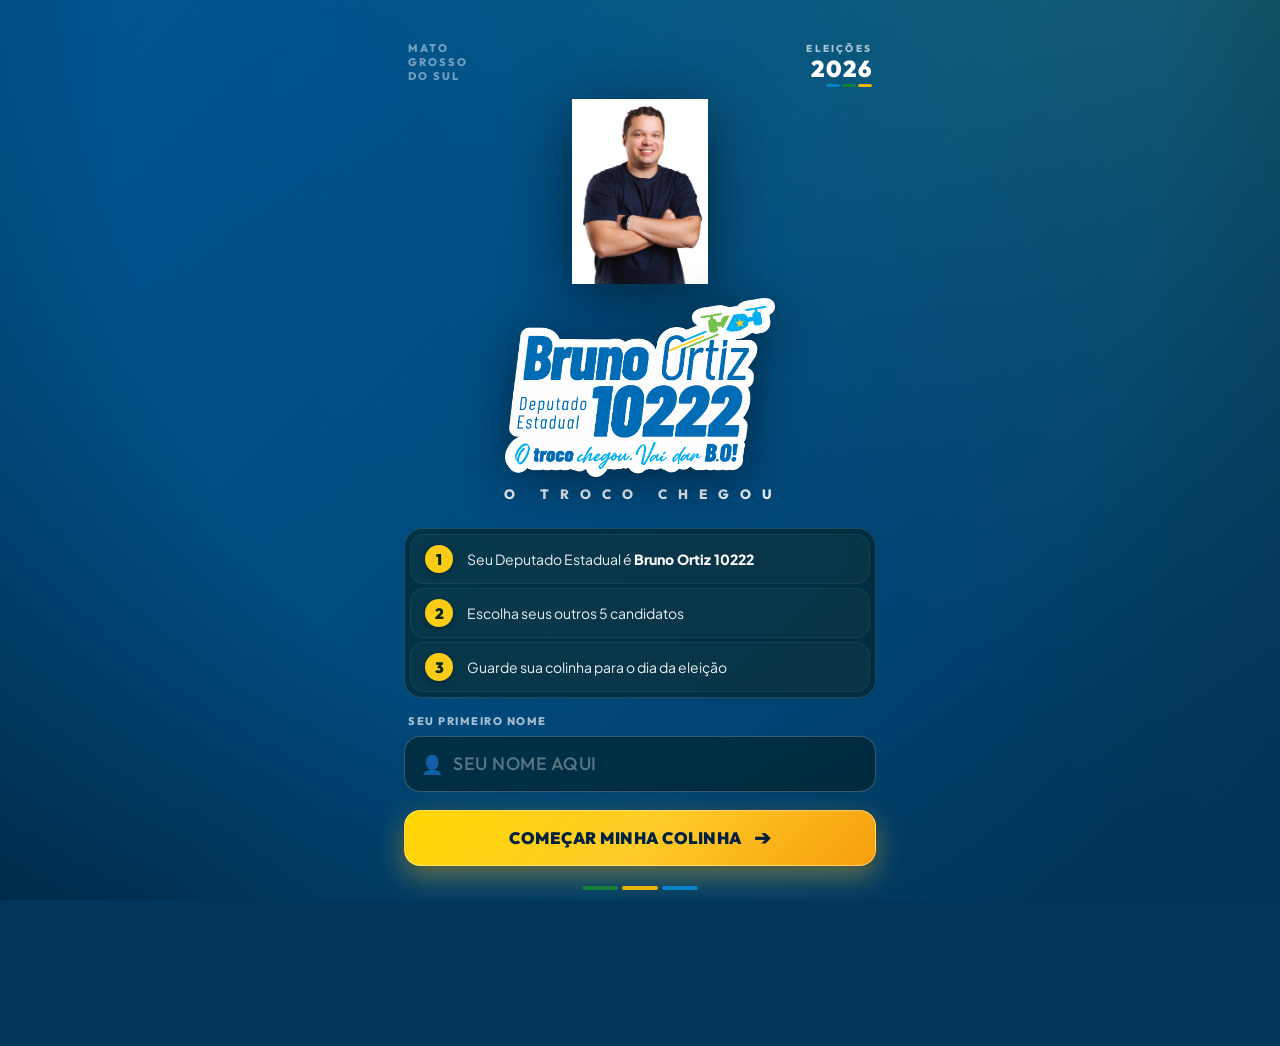
==== commit 0f11acdb: "feat: padroniza botoes e popups com identidade azul oficial Bruno Ortiz e amplia destaque de XXXX VO" ====
--- a/public/index.html
+++ b/public/index.html
@@ -33,7 +33,7 @@
   <link rel="preconnect" href="https://fonts.gstatic.com" crossorigin>
   <link href="https://fonts.googleapis.com/css2?family=Caveat+Brush&family=Outfit:wght@400;500;600;700;800;900&family=Plus+Jakarta+Sans:wght@500;600;700;800&display=swap" rel="stylesheet">
   
-  <link rel="stylesheet" href="styles.css?v=51">
+  <link rel="stylesheet" href="styles.css?v=52">
 </head>
 <body data-fundo="claro">
 
@@ -340,6 +340,6 @@
   <!-- Toast Notificação Acessível -->
   <div class="toast" id="toast" role="status" aria-live="polite" style="display: none;"></div>
 
-  <script src="app.js?v=51"></script>
+  <script src="app.js?v=52"></script>
 </body>
 </html>
--- a/public/styles.css
+++ b/public/styles.css
@@ -567,28 +567,28 @@
 /* Botão Radiante Dourado (Idêntico à Referência 1) */
 .btn-ref-start-gold {
   width: 100%;
-  height: 58px;
-  border-radius: 29px;
-  border: none;
-  background: linear-gradient(180deg, #fde047 0%, #eab308 55%, #ca8a04 100%);
-  color: #052516;
-  font-family: var(--font-display);
-  font-size: 17px;
+  height: 56px;
+  border-radius: 16px;
+  border: 1.5px solid rgba(255, 255, 255, 0.4);
+  background: linear-gradient(135deg, #ffd700 0%, #ffcc29 50%, #f59e0b 100%);
+  color: #00223f;
+  font-family: var(--font-display);
+  font-size: 16.5px;
   font-weight: 900;
   letter-spacing: 0.5px;
   display: flex;
   align-items: center;
   justify-content: center;
-  gap: 10px;
+  gap: 12px;
   cursor: pointer;
-  box-shadow: 0 10px 28px rgba(234, 179, 8, 0.45), 0 2px 6px rgba(0, 0, 0, 0.3);
-  transition: all 0.2s cubic-bezier(0.16, 1, 0.3, 1);
+  box-shadow: 0 10px 28px rgba(255, 204, 41, 0.4), 0 2px 6px rgba(0, 0, 0, 0.3);
+  transition: all 0.22s cubic-bezier(0.16, 1, 0.3, 1);
 }
 
 .btn-ref-start-gold:hover {
   transform: translateY(-2px);
-  box-shadow: 0 12px 34px rgba(234, 179, 8, 0.6);
-  filter: brightness(1.06);
+  box-shadow: 0 14px 34px rgba(255, 204, 41, 0.55);
+  filter: brightness(1.05);
 }
 
 .btn-ref-start-gold:active {
@@ -1231,27 +1231,29 @@
 }
 
 .btn-voltar-selecao {
-  background: #f1f5f9;
-  border: 1.5px solid #cbd5e1;
-  border-radius: 10px;
+  background: #f0f7fc;
+  border: 1.5px solid #bae6fd;
+  border-radius: 12px;
   height: 42px;
-  padding: 0 14px;
+  padding: 0 16px;
   display: inline-flex;
   align-items: center;
   gap: 8px;
   font-family: var(--font-display);
   font-size: 13.5px;
-  font-weight: 800;
-  color: #0c2c62;
+  font-weight: 850;
+  color: #004d82;
   cursor: pointer;
-  transition: all 0.15s ease;
+  transition: all 0.2s cubic-bezier(0.16, 1, 0.3, 1);
   user-select: none;
 }
 
 .btn-voltar-selecao:hover {
-  background: #eff6ff;
+  background: #006cb5;
   border-color: #006cb5;
-  color: #006cb5;
+  color: #ffffff;
+  transform: translateY(-1px);
+  box-shadow: 0 4px 12px rgba(0, 108, 181, 0.25);
 }
 
 .btn-voltar-arrow {
@@ -2081,28 +2083,29 @@
 
 .btn-acao-salvar-larga {
   width: 100%;
-  height: 48px;
+  height: 52px;
   border-radius: 14px;
-  background: #ffffff;
-  border: 2px solid #14532d;
-  color: #14532d;
-  font-family: var(--font-display);
-  font-size: 15px;
-  font-weight: 800;
+  background: linear-gradient(135deg, #006cb5 0%, #004d82 100%);
+  border: 1.5px solid rgba(255, 255, 255, 0.25);
+  color: #ffffff;
+  font-family: var(--font-display);
+  font-size: 16px;
+  font-weight: 850;
   display: flex;
   align-items: center;
   justify-content: center;
   gap: 10px;
   cursor: pointer;
-  box-shadow: 0 2px 8px rgba(0, 0, 0, 0.05);
-  transition: all 0.2s ease;
+  box-shadow: 0 8px 22px rgba(0, 108, 181, 0.35);
+  transition: all 0.22s cubic-bezier(0.16, 1, 0.3, 1);
 }
 
 .btn-acao-salvar-larga:hover {
-  background: #f0fdf4;
-  border-color: #0f3d21;
+  background: linear-gradient(135deg, #0284c7 0%, #006cb5 100%);
+  border-color: #38bdf8;
+  color: #ffffff;
   transform: translateY(-2px);
-  box-shadow: 0 4px 12px rgba(20, 83, 45, 0.15);
+  box-shadow: 0 10px 28px rgba(0, 108, 181, 0.5);
 }
 
 .btn-acao-salvar-larga:active {
@@ -3130,132 +3133,145 @@
   color: #ffffff;
   border: none;
   border-radius: 14px;
-  padding: 14px 20px;
-  font-family: var(--font-display);
-  font-size: 16.5px;
-  font-weight: 800;
+  height: 52px;
+  padding: 0 20px;
+  font-family: var(--font-display);
+  font-size: 16px;
+  font-weight: 850;
   display: flex;
   align-items: center;
   justify-content: center;
   gap: 10px;
   cursor: pointer;
   box-shadow: 0 8px 20px rgba(37, 211, 102, 0.35);
-  transition: all 0.2s ease;
+  transition: all 0.22s cubic-bezier(0.16, 1, 0.3, 1);
 }
 
 .btn-acao-primaria.btn-acao-whatsapp:hover {
-  background: #22c35e;
+  background: #20ba5a;
   transform: translateY(-2px);
   box-shadow: 0 10px 24px rgba(37, 211, 102, 0.45);
 }
 
-
 .btn-acao-secundaria.btn-acao-salvar-larga {
-  background: #ffffff;
-  color: #0f3d21;
-  border: 2px solid #ffffff;
+  background: linear-gradient(135deg, #006cb5 0%, #004d82 100%);
+  color: #ffffff;
+  border: 1.5px solid rgba(255, 255, 255, 0.25);
   border-radius: 14px;
-  padding: 13px 20px;
+  height: 52px;
+  padding: 0 20px;
   font-family: var(--font-display);
   font-size: 16px;
-  font-weight: 800;
+  font-weight: 850;
   display: flex;
   align-items: center;
   justify-content: center;
   gap: 10px;
   cursor: pointer;
-  box-shadow: 0 4px 14px rgba(0, 0, 0, 0.25);
-  transition: all 0.2s ease;
+  box-shadow: 0 8px 22px rgba(0, 108, 181, 0.35);
+  transition: all 0.22s cubic-bezier(0.16, 1, 0.3, 1);
 }
 
 .btn-acao-secundaria.btn-acao-salvar-larga:hover {
-  background: #fef08a;
-  border-color: #fef08a;
-  color: #0f3d21;
+  background: linear-gradient(135deg, #0284c7 0%, #006cb5 100%);
+  border-color: #38bdf8;
+  color: #ffffff;
   transform: translateY(-2px);
-  box-shadow: 0 6px 18px rgba(0, 0, 0, 0.35);
+  box-shadow: 0 10px 28px rgba(0, 108, 181, 0.5);
 }
 
 .acoes-finais-links {
   display: flex;
   align-items: center;
   justify-content: center;
-  gap: 12px;
+  gap: 10px;
   width: 100%;
   max-width: 540px;
 }
 
 .btn-acao-editar {
   flex: 1;
-  background: rgba(255, 255, 255, 0.15) !important;
-  border: 1.5px solid rgba(255, 255, 255, 0.4) !important;
+  background: rgba(0, 108, 181, 0.15) !important;
+  border: 1.5px solid rgba(0, 108, 181, 0.45) !important;
   color: #ffffff !important;
-  font-size: 14.5px !important;
-  padding: 12px 14px !important;
-  border-radius: 12px !important;
-  box-shadow: 0 4px 12px rgba(0, 0, 0, 0.2) !important;
+  font-family: var(--font-display) !important;
+  font-size: 13.5px !important;
+  font-weight: 800 !important;
+  height: 46px !important;
+  padding: 0 12px !important;
+  border-radius: 14px !important;
+  box-shadow: 0 4px 12px rgba(0, 0, 0, 0.18) !important;
+  display: inline-flex !important;
+  align-items: center !important;
+  justify-content: center !important;
+  gap: 6px !important;
+  cursor: pointer !important;
+  transition: all 0.2s ease !important;
 }
 
 .btn-acao-editar:hover {
-  background: rgba(255, 255, 255, 0.28) !important;
-  border-color: #ffffff !important;
+  background: rgba(0, 108, 181, 0.32) !important;
+  border-color: #38bdf8 !important;
+  transform: translateY(-2px);
 }
 
 .btn-acao-rever {
   flex: 1;
-  background: rgba(255, 255, 255, 0.18) !important;
-  border: 1.5px solid rgba(255, 255, 255, 0.45) !important;
+  background: rgba(0, 108, 181, 0.15) !important;
+  border: 1.5px solid rgba(0, 108, 181, 0.45) !important;
   color: #ffffff !important;
-  font-size: 14px !important;
-  padding: 12px 10px !important;
-  border-radius: 12px !important;
-  box-shadow: 0 4px 12px rgba(0, 0, 0, 0.2) !important;
+  font-family: var(--font-display) !important;
+  font-size: 13.5px !important;
+  font-weight: 800 !important;
+  height: 46px !important;
+  padding: 0 10px !important;
+  border-radius: 14px !important;
+  box-shadow: 0 4px 12px rgba(0, 0, 0, 0.18) !important;
   cursor: pointer;
   display: inline-flex;
   align-items: center;
   justify-content: center;
   gap: 6px;
-  font-family: var(--font-display);
-  font-weight: 800;
   transition: all 0.2s ease;
 }
 
 .btn-acao-rever:hover {
-  background: rgba(255, 255, 255, 0.32) !important;
-  border-color: #ffffff !important;
+  background: rgba(0, 108, 181, 0.32) !important;
+  border-color: #38bdf8 !important;
   transform: translateY(-2px);
 }
 
 .btn-acao-recomecar {
   flex: 1;
-  background: #ffffff;
-  border: 2px solid #ef4444;
-  color: #b91c1c;
-  font-family: var(--font-display);
-  font-size: 14.5px;
-  font-weight: 900;
-  letter-spacing: 0.5px;
-  padding: 12px 16px;
-  border-radius: 12px;
+  background: rgba(239, 68, 68, 0.12);
+  border: 1.5px solid rgba(239, 68, 68, 0.5);
+  color: #fca5a5;
+  font-family: var(--font-display);
+  font-size: 13.5px;
+  font-weight: 850;
+  letter-spacing: 0.3px;
+  height: 46px;
+  padding: 0 12px;
+  border-radius: 14px;
   cursor: pointer;
   display: inline-flex;
   align-items: center;
   justify-content: center;
-  gap: 8px;
-  box-shadow: 0 4px 14px rgba(239, 68, 68, 0.25);
+  gap: 6px;
+  box-shadow: 0 4px 12px rgba(239, 68, 68, 0.15);
   transition: all 0.2s cubic-bezier(0.16, 1, 0.3, 1);
 }
 
 .btn-acao-recomecar svg {
-  color: #dc2626;
+  color: #f87171;
 }
 
 .btn-acao-recomecar:hover {
-  background: #fee2e2;
-  border-color: #dc2626;
-  color: #991b1b;
+  background: rgba(239, 68, 68, 0.22);
+  border-color: #ef4444;
+  color: #ffffff;
   transform: translateY(-2px);
-  box-shadow: 0 6px 20px rgba(239, 68, 68, 0.4);
+  box-shadow: 0 6px 18px rgba(239, 68, 68, 0.3);
 }
 
 .btn-acao-recomecar:active {
@@ -3265,10 +3281,11 @@
 @media (max-width: 480px) {
   .acoes-finais-links {
     flex-direction: column;
-    gap: 10px;
-  }
-  .btn-acao-editar, .btn-acao-recomecar {
+    gap: 8px;
+  }
+  .btn-acao-editar, .btn-acao-rever, .btn-acao-recomecar {
     width: 100%;
+    height: 48px !important;
   }
 }
 
@@ -3347,33 +3364,33 @@
 
 /* Cabeçalho do Eleitor: Chancela / Pill Badge Azul Oficial de Votação */
 .colinha-vert-eleitor-header {
-  margin-bottom: 0.9cqi;
+  margin-bottom: 1.1cqi;
   width: fit-content;
 }
 
 .colinha-vert-eleitor-badge {
   display: inline-flex;
   align-items: center;
-  gap: 0.7cqi;
+  gap: 0.8cqi;
   background: linear-gradient(135deg, #006cb5 0%, #004d82 100%);
   color: #ffffff;
-  padding: 0.5cqi 1.6cqi 0.5cqi 1.4cqi;
+  padding: 0.65cqi 2cqi 0.65cqi 1.6cqi;
   border-radius: 999px;
   font-family: var(--font-display);
-  font-size: 2.2cqi;
+  font-size: 2.85cqi;
   font-weight: 900;
   text-transform: uppercase;
-  letter-spacing: 0.05em;
+  letter-spacing: 0.04em;
   line-height: 1.2;
-  box-shadow: 0 3px 8px rgba(0, 108, 181, 0.35);
-  border: 1px solid rgba(255, 255, 255, 0.45);
+  box-shadow: 0 4px 12px rgba(0, 108, 181, 0.45);
+  border: 1.5px solid rgba(255, 255, 255, 0.65);
 }
 
 .colinha-vert-eleitor-star {
   color: #ffd700;
-  font-size: 2.2cqi;
+  font-size: 2.85cqi;
   line-height: 1;
-  filter: drop-shadow(0 1px 2px rgba(0, 0, 0, 0.3));
+  filter: drop-shadow(0 1px 2px rgba(0, 0, 0, 0.35));
 }
 
 .colinha-vert-rows-wrap {
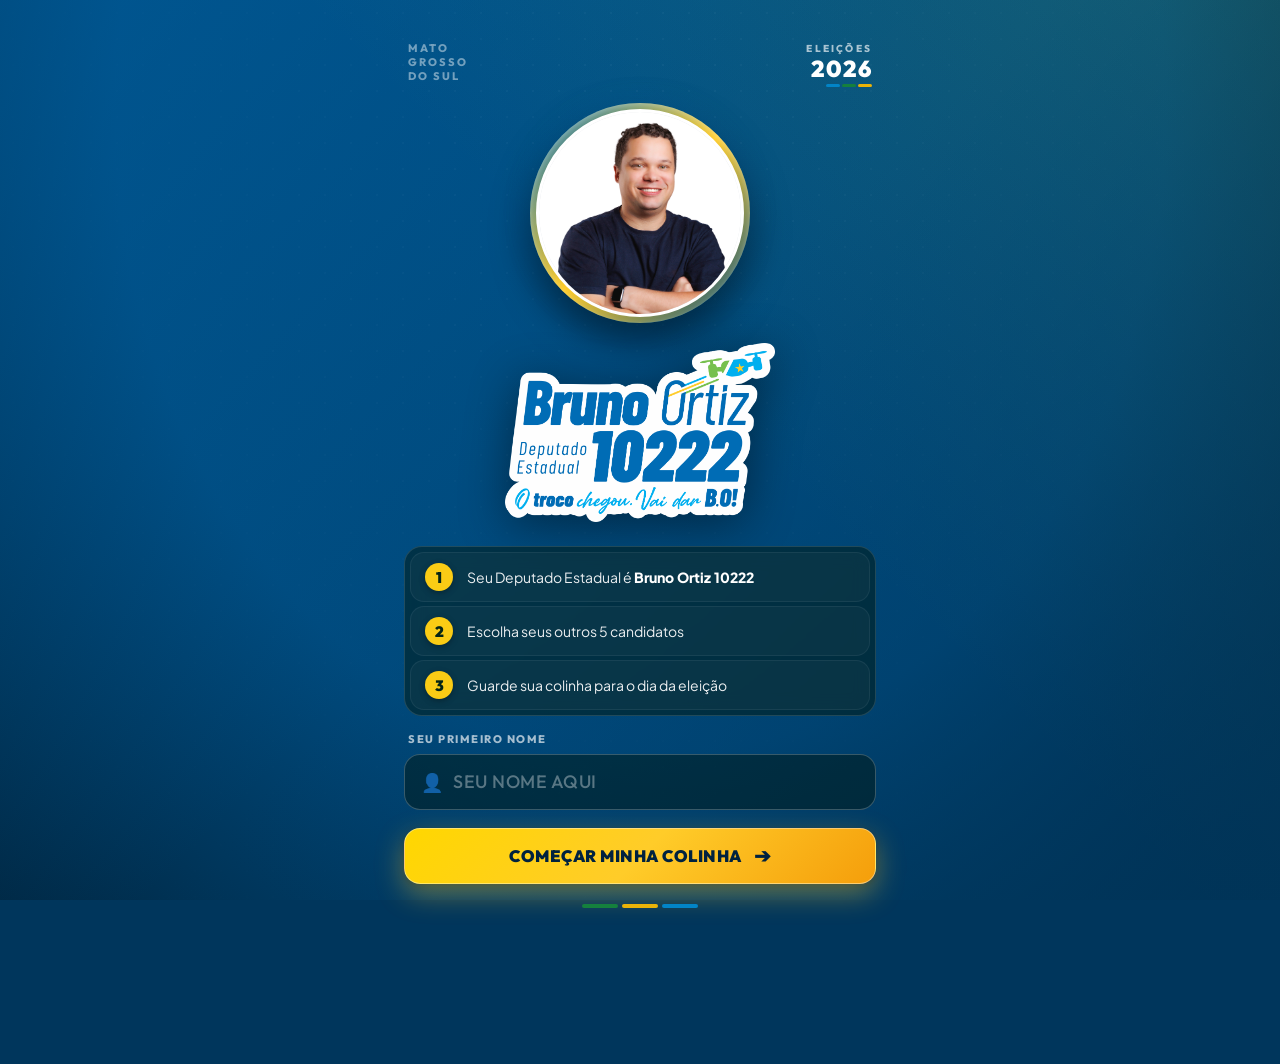
==== commit 95eb59eb: "feat: amplia foto do bruno com moldura nobre na tela de boas-vindas e remove texto solto do slogan" ====
--- a/public/index.html
+++ b/public/index.html
@@ -33,7 +33,7 @@
   <link rel="preconnect" href="https://fonts.gstatic.com" crossorigin>
   <link href="https://fonts.googleapis.com/css2?family=Caveat+Brush&family=Outfit:wght@400;500;600;700;800;900&family=Plus+Jakarta+Sans:wght@500;600;700;800&display=swap" rel="stylesheet">
   
-  <link rel="stylesheet" href="styles.css?v=52">
+  <link rel="stylesheet" href="styles.css?v=53">
 </head>
 <body data-fundo="claro">
 
@@ -83,10 +83,9 @@
           </div>
         </div>
 
-        <!-- Logo e Slogan Oficiais do Bruno Ortiz 10222 -->
+        <!-- Logo Oficial do Bruno Ortiz 10222 -->
         <div class="welcome-ref-logo-wrap">
           <img src="assets/bruno-ortiz-logo.png" alt="Bruno Ortiz Deputado Estadual 10222" class="welcome-ref-logo-img">
-          <div class="welcome-ref-slogan">O &nbsp; T R O C O &nbsp; C H E G O U</div>
         </div>
 
         <!-- Caixa dos 3 Passos (Pills Arredondadas Translúcidas) -->
--- a/public/styles.css
+++ b/public/styles.css
@@ -329,25 +329,45 @@
 .eleicoes-ref-bars .bar-b,
 .welcome-civic-bars .bar-b { width: 14px; background: #0284c7; }
 
-/* Hero Avatar Central com Anel Dourado e Badge 4333 */
+/* Hero Avatar Central com Moldura Nobre Bruno Ortiz 10222 */
 .welcome-ref-hero {
   display: flex;
   justify-content: center;
-  margin: 6px 0 10px;
+  align-items: center;
+  margin: 10px 0 16px;
 }
 
 .welcome-ref-avatar-box {
-  width: 185px;
-  height: 185px;
-  filter: drop-shadow(0 14px 32px rgba(0, 0, 0, 0.55));
-  animation: floatMascot 3.2s ease-in-out infinite alternate;
+  position: relative;
+  width: 220px;
+  height: 220px;
+  border-radius: 50%;
+  padding: 6px;
+  background: linear-gradient(135deg, #006cb5 0%, #ffcc29 50%, #004d82 100%);
+  box-shadow: 
+    0 16px 36px rgba(0, 0, 0, 0.55),
+    0 0 24px rgba(0, 108, 181, 0.45),
+    inset 0 2px 6px rgba(255, 255, 255, 0.4);
+  transition: transform 0.3s cubic-bezier(0.16, 1, 0.3, 1), box-shadow 0.3s ease;
+}
+
+.welcome-ref-avatar-box:hover {
+  transform: scale(1.03);
+  box-shadow: 
+    0 20px 42px rgba(0, 0, 0, 0.65),
+    0 0 32px rgba(0, 108, 181, 0.6);
 }
 
 .welcome-ref-avatar-img {
   width: 100%;
   height: 100%;
-  object-fit: contain;
+  object-fit: cover;
+  object-position: top center;
+  border-radius: 50%;
   display: block;
+  background: radial-gradient(circle at 50% 30%, #ffffff 0%, #e2e8f0 100%);
+  border: 3.5px solid #ffffff;
+  box-shadow: inset 0 2px 8px rgba(0, 0, 0, 0.15);
 }
 
 /* Logomarca Oficial e Números do Candidato */
